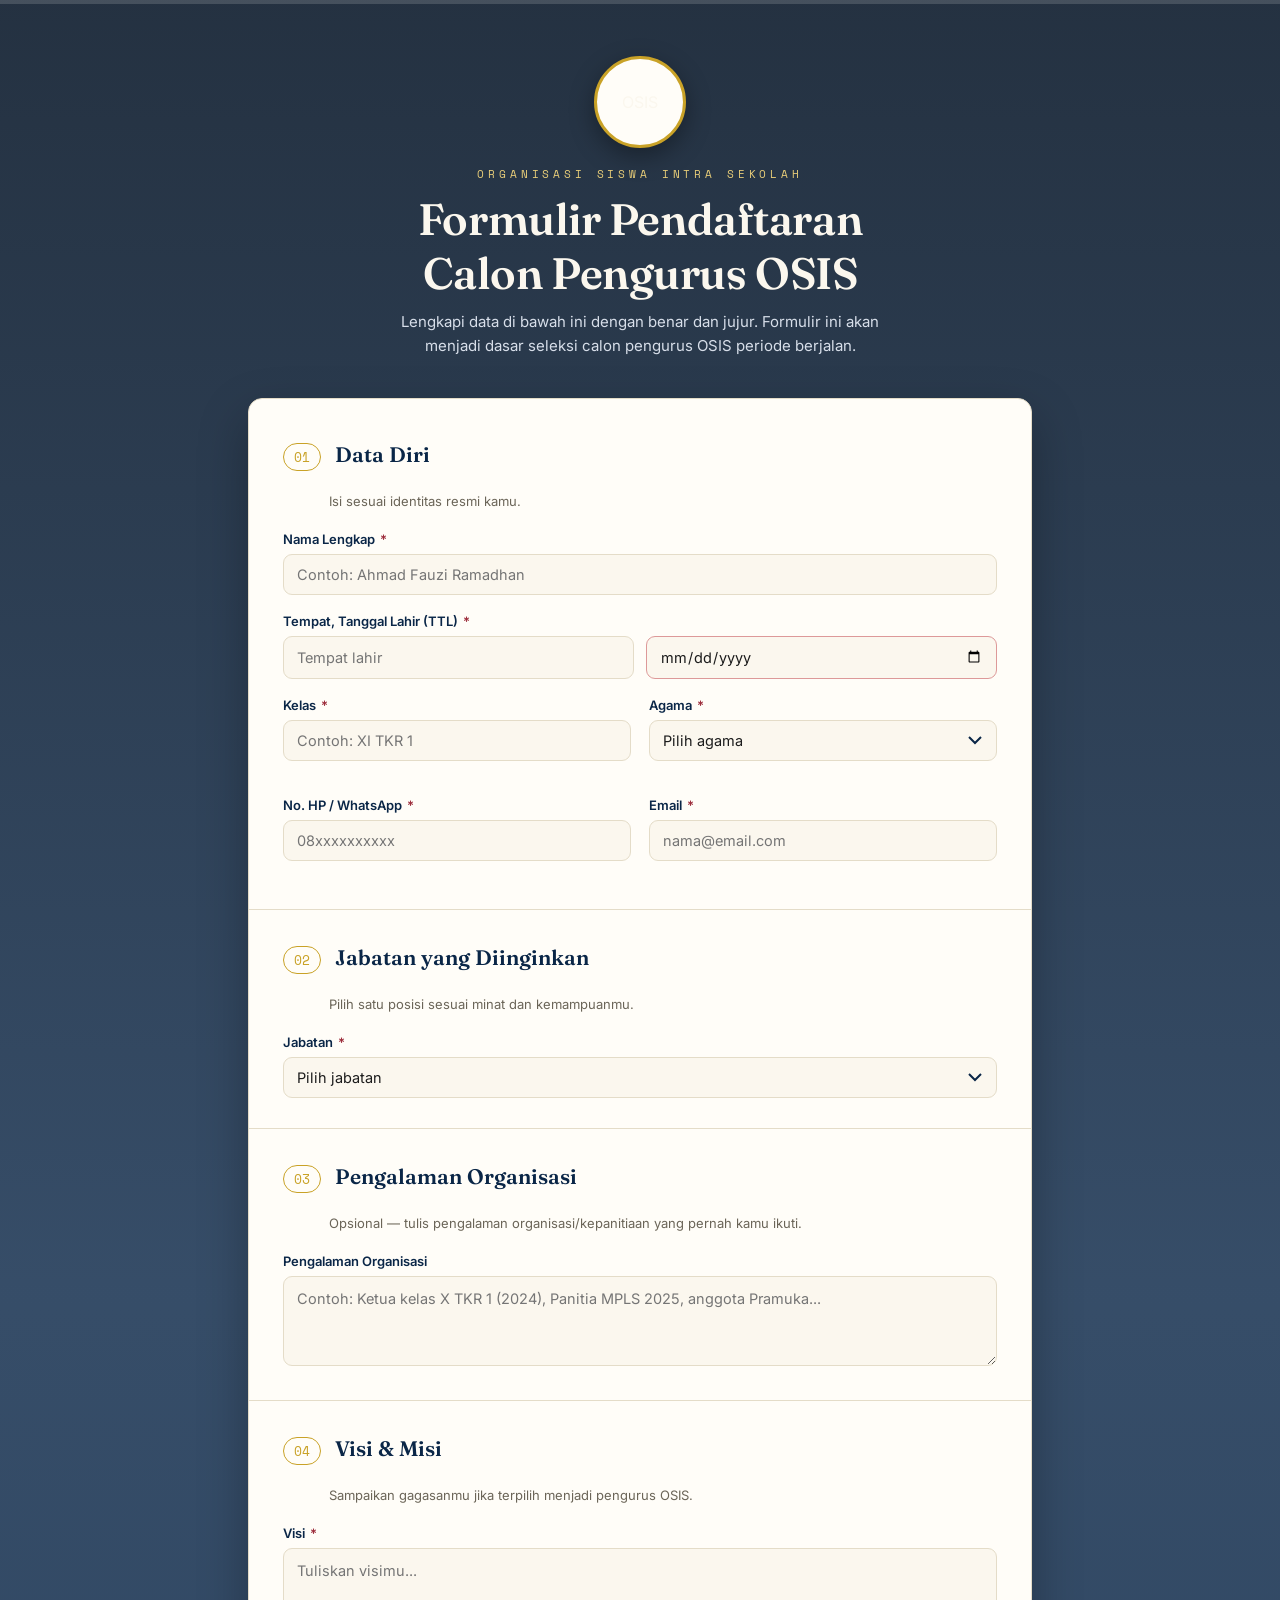
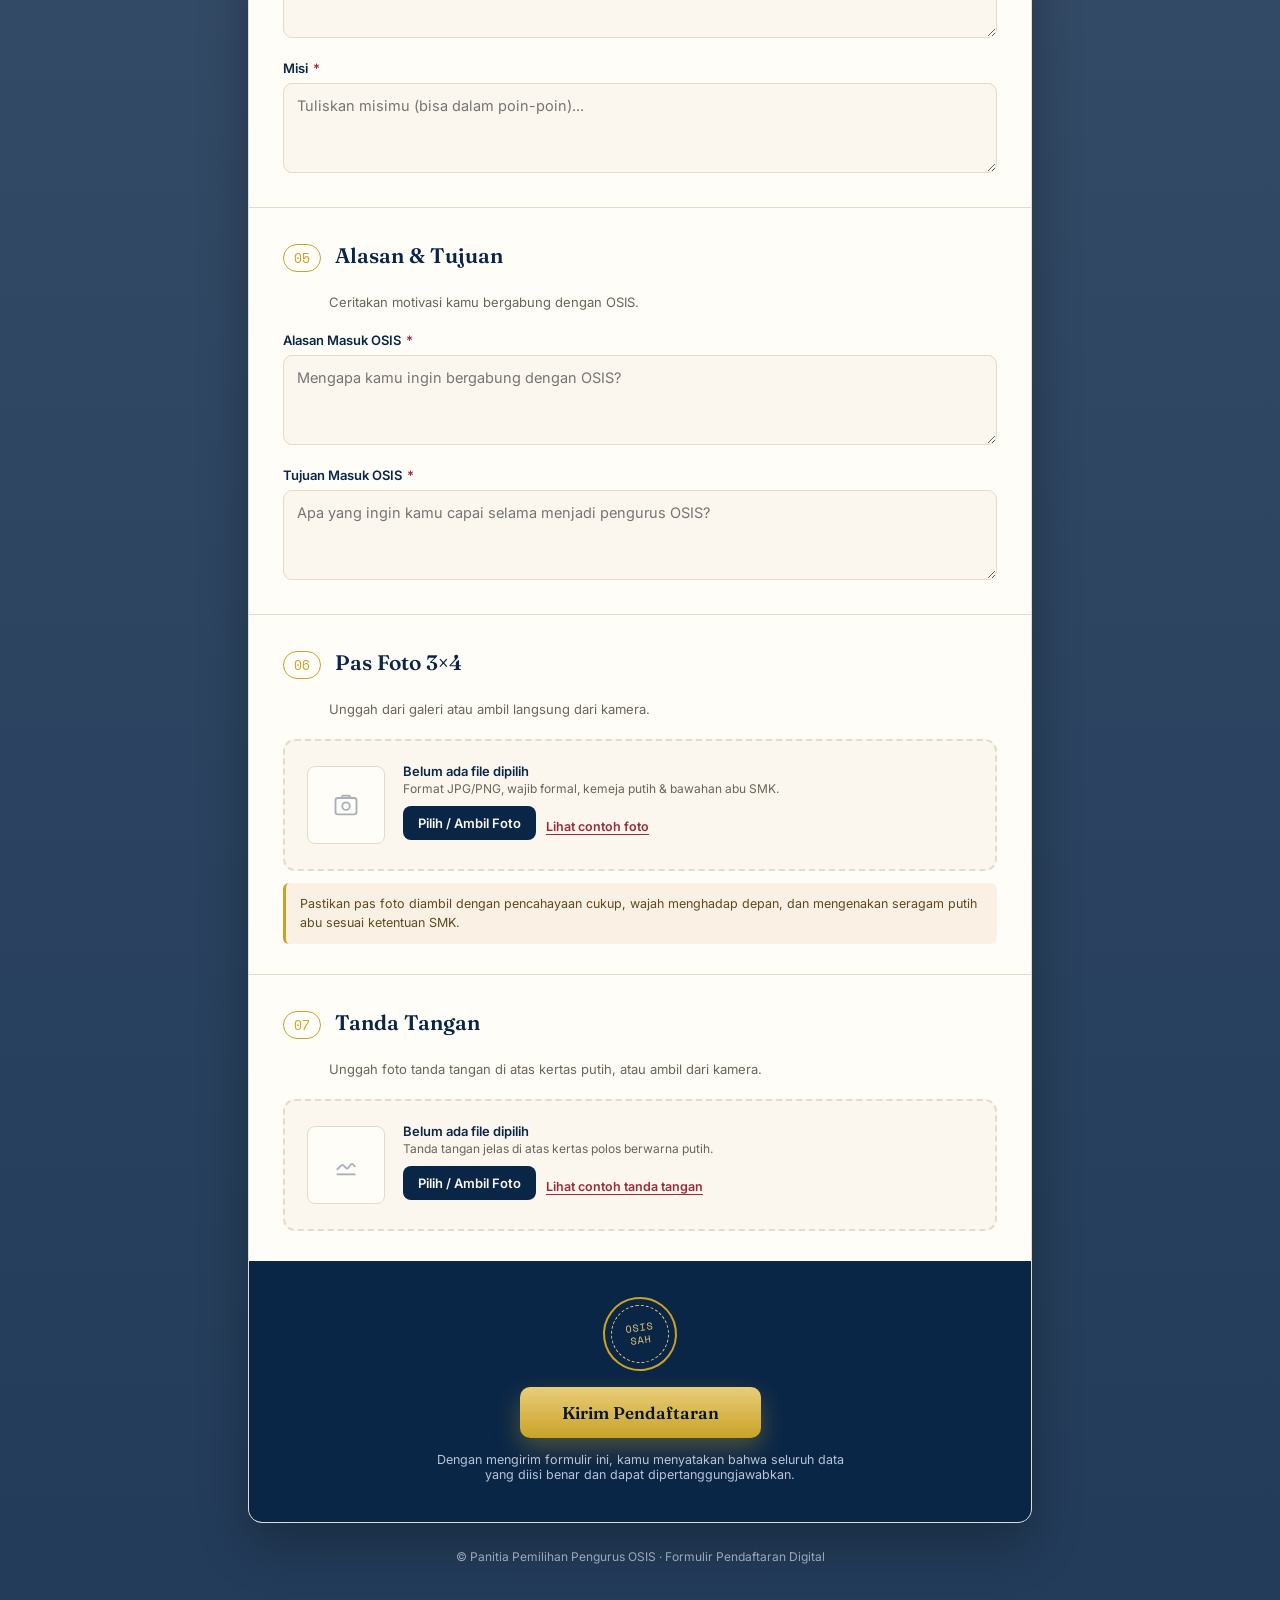
==== daftar/index.html @ 3bc12108 "Add OSIS registration form HTML structure This file contains the HTML structure and styling for the " ====
<!DOCTYPE html>
<html lang="id">
<head>
<meta charset="UTF-8">
<meta name="viewport" content="width=device-width, initial-scale=1.0">
<title>Formulir Pendaftaran Calon Pengurus OSIS</title>
<link rel="preconnect" href="https://fonts.googleapis.com">
<link href="https://fonts.googleapis.com/css2?family=Fraunces:opsz,wght@9..144,500;9..144,600;9..144,700&family=Inter:wght@400;500;600;700&family=Space+Mono:wght@400;700&display=swap" rel="stylesheet">
<style>
  :root{
    --navy: #0A2647;
    --navy-deep: #061527;
    --gold: #C9A227;
    --gold-light: #E9CE79;
    --cream: #FBF7EE;
    --paper: #FFFDF8;
    --ink: #1C1C1C;
    --muted: #6b6558;
    --red: #9C2B3A;
    --line: #E4DCC8;
    --radius: 14px;
  }
  *{box-sizing:border-box;}
  html,body{margin:0;padding:0;}
  body{
    font-family:'Inter',sans-serif;
    color:var(--ink);
    background:
      linear-gradient(180deg, rgba(6,21,39,.88) 0%, rgba(10,38,71,.82) 40%, rgba(10,38,71,.9) 100%),
      url('aset/background.jpg') center/cover fixed no-repeat;
    min-height:100vh;
    padding:0 0 60px;
  }
  a{color:inherit;}

  /* progress bar */
  #progressWrap{
    position:sticky; top:0; z-index:50;
    height:4px; background:rgba(255,255,255,.15);
  }
  #progressBar{
    height:100%; width:0%;
    background:linear-gradient(90deg,var(--gold),var(--gold-light));
    transition:width .35s ease;
  }

  /* header */
  header.hero{
    text-align:center;
    padding:52px 20px 40px;
    color:var(--cream);
  }
  .logo-ring{
    width:92px;height:92px;border-radius:50%;
    margin:0 auto 18px;
    background:var(--paper);
    border:3px solid var(--gold);
    display:flex;align-items:center;justify-content:center;
    box-shadow:0 8px 24px rgba(0,0,0,.35);
    overflow:hidden;
  }
  .logo-ring img{width:100%;height:100%;object-fit:contain;padding:8px;}
  .eyebrow{
    font-family:'Space Mono',monospace;
    letter-spacing:.35em;
    font-size:11px;
    text-transform:uppercase;
    color:var(--gold-light);
    margin-bottom:10px;
  }
  header.hero h1{
    font-family:'Fraunces',serif;
    font-weight:600;
    font-size:clamp(28px,5vw,44px);
    margin:0 0 10px;
    letter-spacing:-.01em;
  }
  header.hero p{
    max-width:520px;margin:0 auto;
    color:#D7DEE9; font-size:15px; line-height:1.6;
  }

  /* container */
  .wrap{max-width:820px;margin:0 auto;padding:0 18px;}

  .card{
    background:var(--paper);
    border-radius:var(--radius);
    border:1px solid var(--line);
    box-shadow:0 20px 50px rgba(0,0,0,.28);
    overflow:hidden;
  }

  form{padding:8px 0 0;}

  section.step{
    padding:34px 34px 30px;
    border-bottom:1px solid var(--line);
  }
  section.step:last-of-type{border-bottom:none;}

  .step-head{
    display:flex; align-items:baseline; gap:14px;
    margin-bottom:22px;
  }
  .step-num{
    font-family:'Space Mono',monospace;
    font-size:13px; color:var(--gold);
    border:1px solid var(--gold);
    border-radius:20px;
    padding:3px 10px;
    flex-shrink:0;
  }
  .step-head h2{
    font-family:'Fraunces',serif;
    font-weight:600;
    font-size:21px;
    margin:0;
    color:var(--navy);
  }
  .step-sub{
    font-size:13px; color:var(--muted); margin:4px 0 22px 46px;
  }

  .grid{display:grid; grid-template-columns:1fr 1fr; gap:18px;}
  .field{margin-bottom:18px;}
  .field.full{grid-column:1/-1;}
  .field:last-child{margin-bottom:0;}

  label{
    display:block;
    font-size:13px; font-weight:600;
    color:var(--navy);
    margin-bottom:7px;
  }
  label .req{color:var(--red); margin-left:2px;}
  label .opt{
    font-weight:400; color:var(--muted); font-size:11px;
    text-transform:uppercase; letter-spacing:.05em;
  }

  input[type="text"], input[type="date"], input[type="tel"],
  input[type="email"], select, textarea{
    width:100%;
    font-family:'Inter',sans-serif;
    font-size:14.5px;
    padding:11px 13px;
    border:1.5px solid var(--line);
    border-radius:9px;
    background:var(--cream);
    color:var(--ink);
    transition:border-color .2s, background .2s;
  }
  input:focus, select:focus, textarea:focus{
    outline:none;
    border-color:var(--gold);
    background:var(--paper);
  }
  input:invalid:not(:placeholder-shown){border-color:#d99;}
  textarea{resize:vertical; min-height:90px; line-height:1.55;}
  select{appearance:none; cursor:pointer;
    background-image:url("data:image/svg+xml,%3Csvg xmlns='http://www.w3.org/2000/svg' width='14' height='9'%3E%3Cpath d='M1 1l6 6 6-6' stroke='%230A2647' stroke-width='2' fill='none'/%3E%3C/svg%3E");
    background-repeat:no-repeat; background-position:right 14px center;
    padding-right:38px;
  }
  optgroup{font-family:'Space Mono',monospace; font-style:normal; font-size:12px; color:var(--navy);}

  .ttl-row{display:grid; grid-template-columns:1fr 1fr; gap:12px;}
  @media(max-width:560px){.ttl-row{grid-template-columns:1fr;} .grid{grid-template-columns:1fr;}}

  /* upload boxes */
  .upload-box{
    border:2px dashed var(--line);
    border-radius:12px;
    background:var(--cream);
    padding:22px;
    display:flex; gap:18px; align-items:center;
    transition:border-color .2s, background .2s;
  }
  .upload-box.has-file{border-color:var(--gold); background:#FBF3DE;}
  .upload-thumb{
    width:78px; height:78px; border-radius:8px;
    background:var(--paper); border:1px solid var(--line);
    display:flex; align-items:center; justify-content:center;
    overflow:hidden; flex-shrink:0;
  }
  .upload-thumb img{width:100%;height:100%;object-fit:cover;}
  .upload-thumb svg{opacity:.35;}
  .upload-info{flex:1; min-width:0;}
  .upload-info .fname{font-size:13px; font-weight:600; color:var(--navy); word-break:break-all;}
  .upload-info .fhint{font-size:12px; color:var(--muted); margin-top:2px;}
  .upload-actions{display:flex; gap:10px; margin-top:10px; flex-wrap:wrap;}
  .btn-file{
    display:inline-flex; align-items:center; gap:7px;
    background:var(--navy); color:var(--cream);
    border:none; border-radius:8px;
    padding:9px 15px; font-size:13px; font-weight:600;
    cursor:pointer; font-family:'Inter',sans-serif;
  }
  .btn-file:hover{background:var(--navy-deep);}
  .link-example{
    font-size:12.5px; color:var(--red); font-weight:600;
    text-decoration:underline; text-underline-offset:3px;
    background:none; border:none; cursor:pointer; padding:0;
    font-family:'Inter',sans-serif;
  }
  .note-box{
    margin-top:12px; padding:11px 14px;
    background:#FBF0E4; border-left:3px solid var(--gold);
    border-radius:6px; font-size:12.5px; color:#5c4b1f; line-height:1.55;
  }

  /* submit */
  .submit-zone{
    padding:36px 34px 40px;
    text-align:center;
    background:var(--navy);
    color:var(--cream);
    position:relative;
    overflow:hidden;
  }
  .seal{
    width:74px;height:74px;margin:0 auto 16px;
    border:2px solid var(--gold);
    border-radius:50%;
    display:flex;align-items:center;justify-content:center;
    transform:rotate(-8deg);
    position:relative;
  }
  .seal::before{
    content:'';position:absolute; inset:6px;
    border:1px dashed var(--gold-light); border-radius:50%;
  }
  .seal span{
    font-family:'Space Mono',monospace; font-size:10px;
    letter-spacing:.1em; color:var(--gold-light); text-align:center;
    line-height:1.3;
  }
  .submit-zone p.small{color:#B9C4D6; font-size:12.5px; max-width:420px; margin:14px auto 0;}
  button[type="submit"]{
    font-family:'Fraunces',serif; font-weight:600; font-size:17px;
    background:linear-gradient(180deg,var(--gold-light),var(--gold));
    color:var(--navy-deep);
    border:none; border-radius:10px;
    padding:15px 42px;
    cursor:pointer;
    box-shadow:0 10px 25px rgba(201,162,39,.35);
    transition:transform .15s ease;
  }
  button[type="submit"]:hover{transform:translateY(-2px);}
  button[type="submit"]:active{transform:translateY(0);}

  /* modal (lightbox for contoh) */
  .modal-overlay{
    position:fixed; inset:0; background:rgba(6,21,39,.82);
    display:none; align-items:center; justify-content:center;
    z-index:200; padding:24px;
  }
  .modal-overlay.open{display:flex;}
  .modal-box{
    background:var(--paper); border-radius:12px; overflow:hidden;
    max-width:380px; width:100%;
  }
  .modal-box img{width:100%; display:block;}
  .modal-box .modal-cap{
    padding:14px 16px; font-size:13px; color:var(--muted);
    display:flex; justify-content:space-between; align-items:center;
  }
  .modal-cap button{
    background:none; border:none; font-size:13px; font-weight:700;
    color:var(--red); cursor:pointer;
  }

  /* success screen */
  #successOverlay{
    position:fixed; inset:0; z-index:300;
    background:linear-gradient(180deg, rgba(6,21,39,.95), rgba(10,38,71,.97));
    display:none; align-items:center; justify-content:center; padding:24px;
  }
  #successOverlay.open{display:flex;}
  .id-card{
    background:var(--paper); border-radius:16px; width:100%; max-width:380px;
    overflow:hidden; box-shadow:0 25px 60px rgba(0,0,0,.5);
    animation:pop .35s ease;
  }
  @keyframes pop{from{transform:scale(.92);opacity:0} to{transform:scale(1);opacity:1}}
  .id-card-top{
    background:var(--navy); color:var(--cream);
    padding:18px 20px; display:flex; align-items:center; gap:10px;
  }
  .id-card-top .eyebrow{margin:0; font-size:10px;}
  .id-card-body{padding:22px 22px 10px; display:flex; gap:16px;}
  .id-photo{
    width:70px; height:92px; border-radius:6px; border:1px solid var(--line);
    background:var(--cream); overflow:hidden; flex-shrink:0;
    display:flex;align-items:center;justify-content:center;
  }
  .id-photo img{width:100%;height:100%;object-fit:cover;}
  .id-name{font-family:'Fraunces',serif; font-weight:600; font-size:18px; color:var(--navy); margin:0 0 4px;}
  .id-role{
    display:inline-block; font-family:'Space Mono',monospace; font-size:10.5px;
    background:var(--gold-light); color:var(--navy-deep); padding:3px 8px; border-radius:20px;
    letter-spacing:.03em; margin-bottom:8px;
  }
  .id-meta{font-size:12px; color:var(--muted); line-height:1.6;}
  .id-card-foot{
    padding:16px 22px 22px; text-align:center;
  }
  .id-card-foot p{font-size:13px; color:var(--muted); line-height:1.6; margin:0 0 16px;}
  .btn-close-success{
    background:var(--navy); color:var(--cream); border:none;
    border-radius:8px; padding:11px 24px; font-weight:600; font-size:13.5px;
    cursor:pointer; font-family:'Inter',sans-serif;
  }

  footer.pagefoot{
    text-align:center; color:#9BA8BC; font-size:12px; padding:26px 20px 0;
  }
</style>
</head>
<body>

<div id="progressWrap"><div id="progressBar"></div></div>

<header class="hero">
  <div class="logo-ring"><img src="aset/logo.png" alt="Logo OSIS" onerror="this.parentElement.innerHTML='OSIS'"></div>
  <div class="eyebrow">Organisasi Siswa Intra Sekolah</div>
  <h1>Formulir Pendaftaran<br>Calon Pengurus OSIS</h1>
  <p>Lengkapi data di bawah ini dengan benar dan jujur. Formulir ini akan menjadi dasar seleksi calon pengurus OSIS periode berjalan.</p>
</header>

<div class="wrap">
<div class="card">
<form id="osisForm" novalidate>

  <section class="step">
    <div class="step-head"><span class="step-num">01</span><h2>Data Diri</h2></div>
    <p class="step-sub">Isi sesuai identitas resmi kamu.</p>

    <div class="field full">
      <label for="nama">Nama Lengkap <span class="req">*</span></label>
      <input type="text" id="nama" name="nama" placeholder="Contoh: Ahmad Fauzi Ramadhan" required>
    </div>

    <div class="field full">
      <label>Tempat, Tanggal Lahir (TTL) <span class="req">*</span></label>
      <div class="ttl-row">
        <input type="text" id="tempatLahir" name="tempatLahir" placeholder="Tempat lahir" required>
        <input type="date" id="tanggalLahir" name="tanggalLahir" required>
      </div>
    </div>

    <div class="grid">
      <div class="field">
        <label for="kelas">Kelas <span class="req">*</span></label>
        <input type="text" id="kelas" name="kelas" placeholder="Contoh: XI TKR 1" required>
      </div>
      <div class="field">
        <label for="agama">Agama <span class="req">*</span></label>
        <select id="agama" name="agama" required>
          <option value="" disabled selected>Pilih agama</option>
          <option>Islam</option>
          <option>Kristen Protestan</option>
          <option>Katolik</option>
          <option>Hindu</option>
          <option>Buddha</option>
          <option>Khonghucu</option>
        </select>
      </div>
      <div class="field">
        <label for="noHp">No. HP / WhatsApp <span class="req">*</span></label>
        <input type="tel" id="noHp" name="noHp" placeholder="08xxxxxxxxxx" pattern="[0-9+ ]{9,15}" required>
      </div>
      <div class="field">
        <label for="email">Email <span class="req">*</span></label>
        <input type="email" id="email" name="email" placeholder="nama@email.com" required>
      </div>
    </div>
  </section>

  <section class="step">
    <div class="step-head"><span class="step-num">02</span><h2>Jabatan yang Diinginkan</h2></div>
    <p class="step-sub">Pilih satu posisi sesuai minat dan kemampuanmu.</p>
    <div class="field full">
      <label for="jabatan">Jabatan <span class="req">*</span></label>
      <select id="jabatan" name="jabatan" required>
        <option value="" disabled selected>Pilih jabatan</option>
        <optgroup label="--- PENGURUS INTI ---">
          <option value="KETUA OSIS">KETUA OSIS</option>
          <option value="WAKIL KETUA OSIS">WAKIL KETUA OSIS</option>
          <option value="SEKRETARIS 1">SEKRETARIS 1</option>
          <option value="SEKRETARIS 2">SEKRETARIS 2</option>
          <option value="BENDAHARA 1">BENDAHARA 1</option>
          <option value="BENDAHARA 2">BENDAHARA 2</option>
        </optgroup>
        <optgroup label="--- SEKSI BIDANG (SEKBID) ---">
          <option value="SEKBID 1: KEROHANIAN & KEDISIPLINAN">SEKBID 1: KEROHANIAN & KEDISIPLINAN</option>
          <option value="SEKBID 2: SENI & KREATIVITAS">SEKBID 2: SENI & KREATIVITAS</option>
          <option value="SEKBID 3: KEAMANAN & KEBERSIHAN">SEKBID 3: KEAMANAN & KEBERSIHAN</option>
          <option value="SEKBID 4: INVENTARIS & PENGELOLAAN">SEKBID 4: INVENTARIS & PENGELOLAAN</option>
          <option value="SEKBID 5: KOMUNIKASI & PUBLIKASI">SEKBID 5: KOMUNIKASI & PUBLIKASI</option>
        </optgroup>
      </select>
    </div>
  </section>

  <section class="step">
    <div class="step-head"><span class="step-num">03</span><h2>Pengalaman Organisasi</h2></div>
    <p class="step-sub"><span class="opt">Opsional</span> — tulis pengalaman organisasi/kepanitiaan yang pernah kamu ikuti.</p>
    <div class="field full">
      <label for="pengalaman">Pengalaman Organisasi</label>
      <textarea id="pengalaman" name="pengalaman" placeholder="Contoh: Ketua kelas X TKR 1 (2024), Panitia MPLS 2025, anggota Pramuka..."></textarea>
    </div>
  </section>

  <section class="step">
    <div class="step-head"><span class="step-num">04</span><h2>Visi &amp; Misi</h2></div>
    <p class="step-sub">Sampaikan gagasanmu jika terpilih menjadi pengurus OSIS.</p>
    <div class="field full">
      <label for="visi">Visi <span class="req">*</span></label>
      <textarea id="visi" name="visi" placeholder="Tuliskan visimu..." required></textarea>
    </div>
    <div class="field full">
      <label for="misi">Misi <span class="req">*</span></label>
      <textarea id="misi" name="misi" placeholder="Tuliskan misimu (bisa dalam poin-poin)..." required></textarea>
    </div>
  </section>

  <section class="step">
    <div class="step-head"><span class="step-num">05</span><h2>Alasan &amp; Tujuan</h2></div>
    <p class="step-sub">Ceritakan motivasi kamu bergabung dengan OSIS.</p>
    <div class="field full">
      <label for="alasan">Alasan Masuk OSIS <span class="req">*</span></label>
      <textarea id="alasan" name="alasan" placeholder="Mengapa kamu ingin bergabung dengan OSIS?" required></textarea>
    </div>
    <div class="field full">
      <label for="tujuan">Tujuan Masuk OSIS <span class="req">*</span></label>
      <textarea id="tujuan" name="tujuan" placeholder="Apa yang ingin kamu capai selama menjadi pengurus OSIS?" required></textarea>
    </div>
  </section>

  <section class="step">
    <div class="step-head"><span class="step-num">06</span><h2>Pas Foto 3×4</h2></div>
    <p class="step-sub">Unggah dari galeri atau ambil langsung dari kamera.</p>
    <div class="field full">
      <div class="upload-box" id="fotoBox">
        <div class="upload-thumb" id="fotoThumb">
          <svg width="28" height="28" viewBox="0 0 24 24" fill="none" stroke="#0A2647" stroke-width="1.6"><rect x="3" y="6" width="18" height="14" rx="2"/><circle cx="12" cy="13" r="3.2"/><path d="M8 6l1.2-2h5.6L16 6"/></svg>
        </div>
        <div class="upload-info">
          <div class="fname" id="fotoName">Belum ada file dipilih</div>
          <div class="fhint">Format JPG/PNG, wajib formal, kemeja putih &amp; bawahan abu SMK.</div>
          <div class="upload-actions">
            <label class="btn-file">
              Pilih / Ambil Foto
              <input type="file" id="fotoInput" name="fotoInput" accept="image/*" style="display:none" required>
            </label>
            <button type="button" class="link-example" data-example="foto">Lihat contoh foto</button>
          </div>
        </div>
      </div>
      <div class="note-box">Pastikan pas foto diambil dengan pencahayaan cukup, wajah menghadap depan, dan mengenakan seragam putih abu sesuai ketentuan SMK.</div>
    </div>
  </section>

  <section class="step">
    <div class="step-head"><span class="step-num">07</span><h2>Tanda Tangan</h2></div>
    <p class="step-sub">Unggah foto tanda tangan di atas kertas putih, atau ambil dari kamera.</p>
    <div class="field full">
      <div class="upload-box" id="ttdBox">
        <div class="upload-thumb" id="ttdThumb">
          <svg width="28" height="28" viewBox="0 0 24 24" fill="none" stroke="#0A2647" stroke-width="1.6"><path d="M4 16c2-1 3-4 5-4s2 3 4 3 2-4 4-4 2 3 3 2"/><path d="M4 20h16"/></svg>
        </div>
        <div class="upload-info">
          <div class="fname" id="ttdName">Belum ada file dipilih</div>
          <div class="fhint">Tanda tangan jelas di atas kertas polos berwarna putih.</div>
          <div class="upload-actions">
            <label class="btn-file">
              Pilih / Ambil Foto
              <input type="file" id="ttdInput" name="ttdInput" accept="image/*" style="display:none" required>
            </label>
            <button type="button" class="link-example" data-example="ttd">Lihat contoh tanda tangan</button>
          </div>
        </div>
      </div>
    </div>
  </section>

  <div class="submit-zone">
    <div class="seal"><span>OSIS<br>SAH</span></div>
    <button type="submit">Kirim Pendaftaran</button>
    <p class="small">Dengan mengirim formulir ini, kamu menyatakan bahwa seluruh data yang diisi benar dan dapat dipertanggungjawabkan.</p>
  </div>

</form>
</div>
</div>

<footer class="pagefoot">© Panitia Pemilihan Pengurus OSIS · Formulir Pendaftaran Digital</footer>

<!-- Modal contoh foto/ttd -->
<div class="modal-overlay" id="exampleModal">
  <div class="modal-box">
    <img id="exampleImg" src="" alt="Contoh">
    <div class="modal-cap">
      <span id="exampleCap">Contoh</span>
      <button type="button" onclick="closeModal()">Tutup ✕</button>
    </div>
  </div>
</div>

<!-- Success -->
<div id="successOverlay">
  <div class="id-card">
    <div class="id-card-top">
      <div class="eyebrow">✓ Pendaftaran Terkirim</div>
    </div>
    <div class="id-card-body">
      <div class="id-photo" id="successPhoto">
        <svg width="24" height="24" viewBox="0 0 24 24" fill="none" stroke="#0A2647" stroke-width="1.6"><rect x="3" y="6" width="18" height="14" rx="2"/><circle cx="12" cy="13" r="3.2"/></svg>
      </div>
      <div>
        <p class="id-name" id="successName">Nama Pendaftar</p>
        <span class="id-role" id="successRole">JABATAN</span>
        <div class="id-meta" id="successMeta"></div>
      </div>
    </div>
    <div class="id-card-foot">
      <p>Terima kasih telah mendaftar. Panitia akan menghubungi kamu melalui nomor HP/email yang telah kamu daftarkan untuk tahap seleksi berikutnya.</p>
      <button class="btn-close-success" onclick="closeSuccess()">Tutup</button>
    </div>
  </div>
</div>

<script>
  const examples = {
    foto: {src:'aset/contohfoto.jpg', cap:'Contoh Pas Foto 3×4'},
    ttd: {src:'aset/contohttd.jpg', cap:'Contoh Tanda Tangan'}
  };
  const modal = document.getElementById('exampleModal');
  document.querySelectorAll('[data-example]').forEach(btn=>{
    btn.addEventListener('click', ()=>{
      const ex = examples[btn.dataset.example];
      document.getElementById('exampleImg').src = ex.src;
      document.getElementById('exampleCap').textContent = ex.cap;
      modal.classList.add('open');
    });
  });
  modal.addEventListener('click', e=>{ if(e.target===modal) closeModal(); });
  function closeModal(){ modal.classList.remove('open'); }

  function wireUpload(inputId, boxId, thumbId, nameId){
    const input = document.getElementById(inputId);
    const box = document.getElementById(boxId);
    const thumb = document.getElementById(thumbId);
    const nameEl = document.getElementById(nameId);
    input.addEventListener('change', ()=>{
      const file = input.files[0];
      if(!file) return;
      nameEl.textContent = file.name;
      box.classList.add('has-file');
      const reader = new FileReader();
      reader.onload = e=>{ thumb.innerHTML = `<img src="${e.target.result}" alt="preview">`; };
      reader.readAsDataURL(file);
      updateProgress();
    });
  }
  wireUpload('fotoInput','fotoBox','fotoThumb','fotoName');
  wireUpload('ttdInput','ttdBox','ttdThumb','ttdName');

  const form = document.getElementById('osisForm');
  const requiredEls = () => Array.from(form.querySelectorAll('[required]'));
  function updateProgress(){
    const els = requiredEls();
    let filled = 0;
    els.forEach(el=>{
      if(el.type === 'file'){ if(el.files.length) filled++; }
      else if(el.value && el.value.trim() !== '') filled++;
    });
    const pct = Math.round((filled/els.length)*100);
    document.getElementById('progressBar').style.width = pct + '%';
  }
  form.addEventListener('input', updateProgress);
  form.addEventListener('change', updateProgress);
  updateProgress();

  form.addEventListener('submit', function(e){
    e.preventDefault();
    if(!form.checkValidity()){
      form.reportValidity();
      return;
    }
    const nama = document.getElementById('nama').value;
    const jabatan = document.getElementById('jabatan').value;
    const kelas = document.getElementById('kelas').value;
    document.getElementById('successName').textContent = nama;
    document.getElementById('successRole').textContent = jabatan;
    document.getElementById('successMeta').textContent = 'Kelas ' + kelas;
    const fotoFile = document.getElementById('fotoInput').files[0];
    if(fotoFile){
      const reader = new FileReader();
      reader.onload = ev=>{
        document.getElementById('successPhoto').innerHTML = `<img src="${ev.target.result}" alt="foto">`;
      };
      reader.readAsDataURL(fotoFile);
    }
    document.getElementById('successOverlay').classList.add('open');
    // NOTE: form ini belum terhubung ke server/database.
    // Tambahkan logika fetch()/AJAX di sini untuk mengirim `new FormData(form)`
    // ke backend/Google Apps Script/API sesuai kebutuhan.
  });
  function closeSuccess(){
    document.getElementById('successOverlay').classList.remove('open');
  }
</script>
</body>
</html>
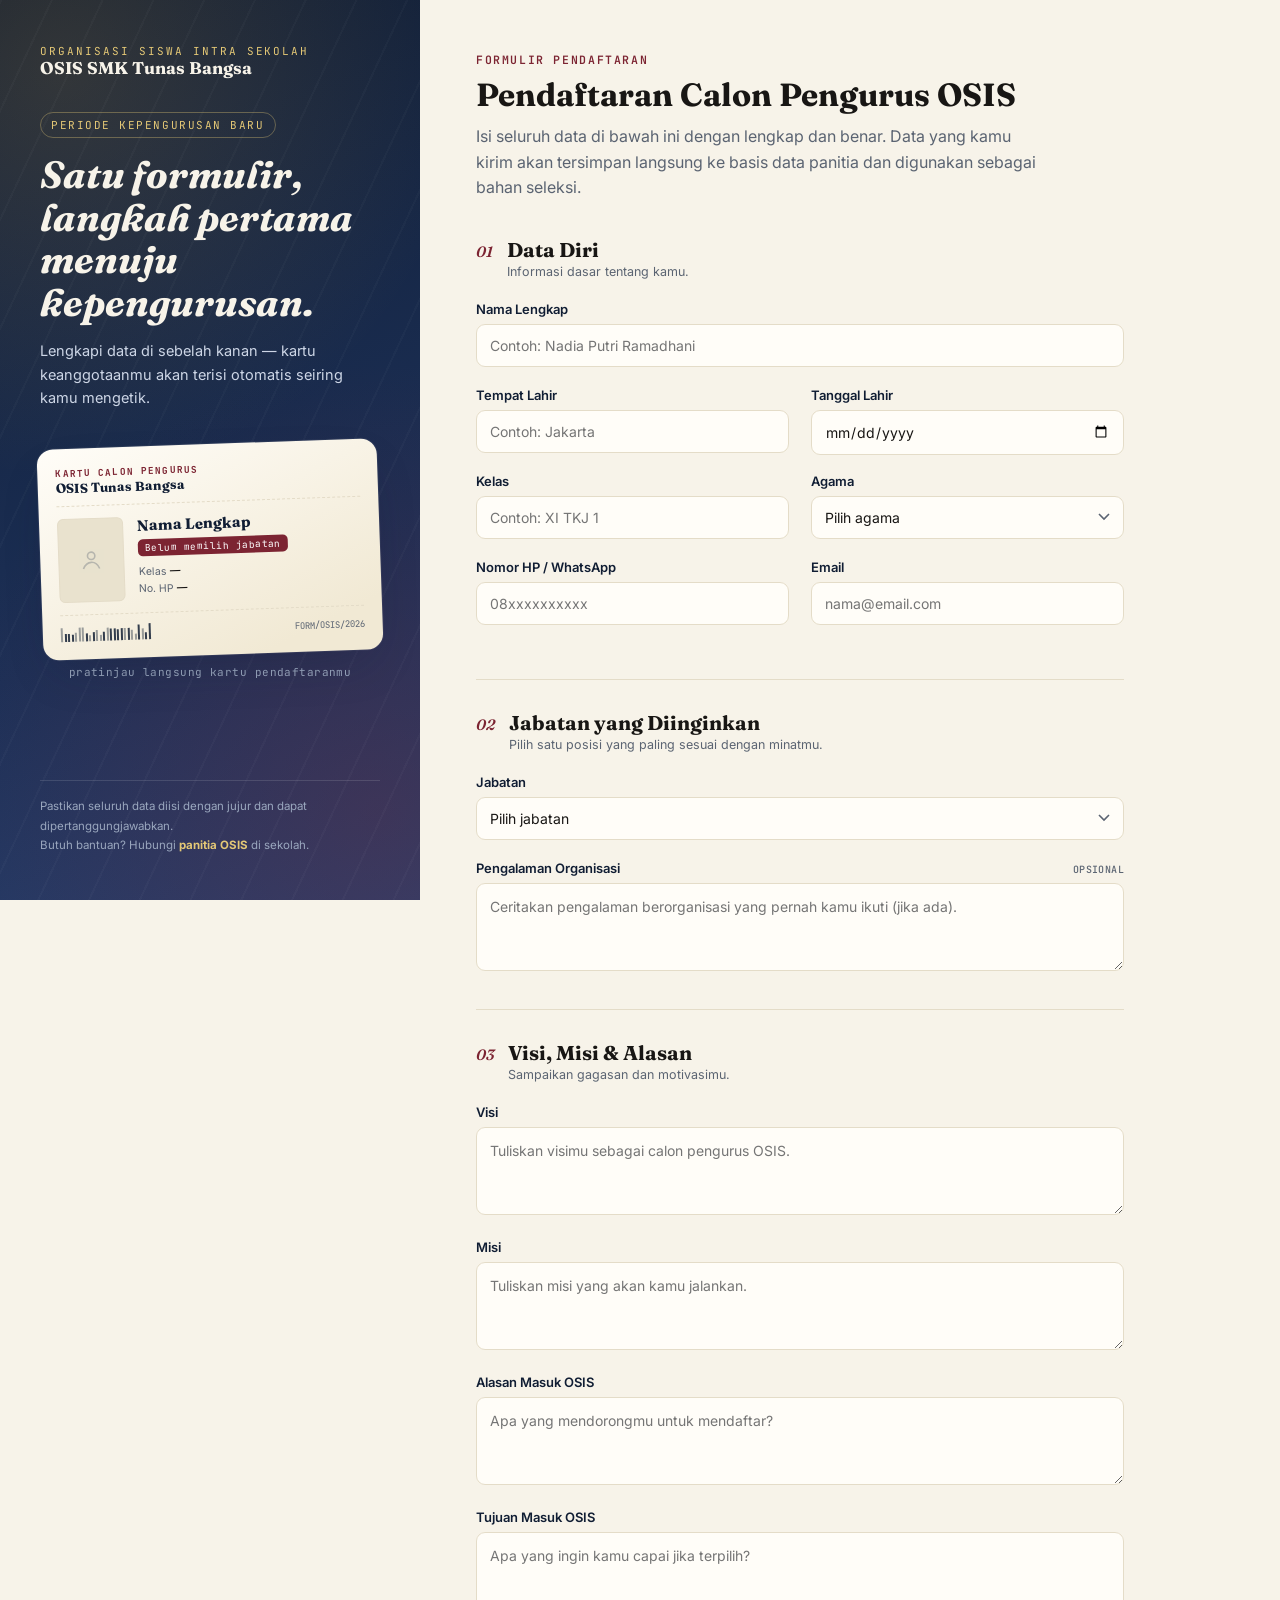
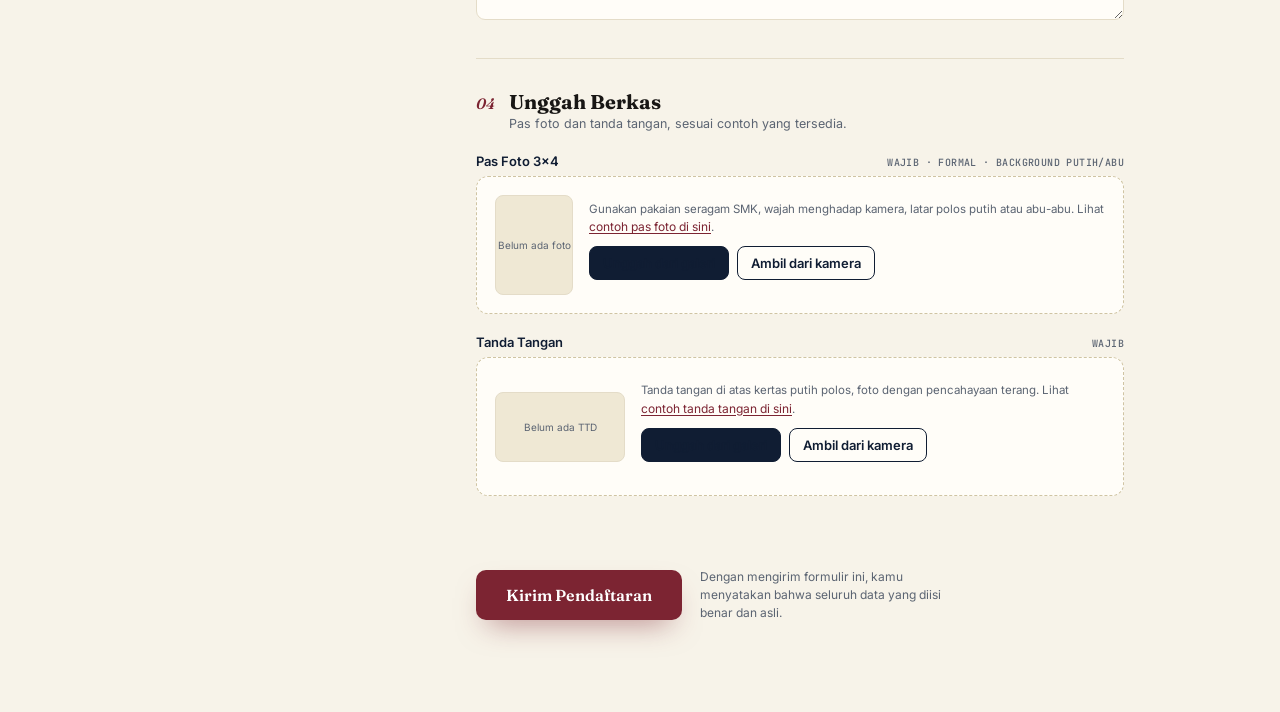
==== commit 86cf91de: "Update index.html" ====
--- a/daftar/index.html
+++ b/daftar/index.html
@@ -3,615 +3,857 @@
 <head>
 <meta charset="UTF-8">
 <meta name="viewport" content="width=device-width, initial-scale=1.0">
-<title>Formulir Pendaftaran Calon Pengurus OSIS</title>
+<title>Pendaftaran Calon Pengurus OSIS</title>
+<meta name="description" content="Formulir pendaftaran calon pengurus OSIS. Isi data diri, pilih jabatan, sampaikan visi & misi, dan unggah berkas untuk mendaftar sebagai calon pengurus.">
+<link rel="icon" href="../aset/logo.png">
 <link rel="preconnect" href="https://fonts.googleapis.com">
-<link href="https://fonts.googleapis.com/css2?family=Fraunces:opsz,wght@9..144,500;9..144,600;9..144,700&family=Inter:wght@400;500;600;700&family=Space+Mono:wght@400;700&display=swap" rel="stylesheet">
+<link rel="preconnect" href="https://fonts.gstatic.com" crossorigin>
+<link href="https://fonts.googleapis.com/css2?family=Fraunces:ital,opsz,wght@0,9..144,400;0,9..144,600;0,9..144,700;0,9..144,900;1,9..144,500&family=Inter:wght@400;500;600;700;800&family=JetBrains+Mono:wght@500&display=swap" rel="stylesheet">
 <style>
   :root{
-    --navy: #0A2647;
-    --navy-deep: #061527;
-    --gold: #C9A227;
-    --gold-light: #E9CE79;
-    --cream: #FBF7EE;
-    --paper: #FFFDF8;
-    --ink: #1C1C1C;
-    --muted: #6b6558;
-    --red: #9C2B3A;
-    --line: #E4DCC8;
-    --radius: 14px;
+    --navy:#101d33;
+    --navy-2:#1c3057;
+    --navy-3:#28406e;
+    --gold:#c89b3c;
+    --gold-light:#e4c876;
+    --cream:#f7f3e9;
+    --paper:#fffdf8;
+    --maroon:#7c2432;
+    --ink:#181614;
+    --slate:#5b6472;
+    --line:#e4dcc8;
+    --ok:#2f6b4f;
+    --err:#a3323d;
+    --radius:14px;
+    --shadow: 0 20px 50px -20px rgba(16,29,51,0.35);
   }
   *{box-sizing:border-box;}
-  html,body{margin:0;padding:0;}
+  html{scroll-behavior:smooth;}
   body{
+    margin:0;
     font-family:'Inter',sans-serif;
+    background:var(--cream);
     color:var(--ink);
+    -webkit-font-smoothing:antialiased;
+  }
+  ::selection{background:var(--gold-light); color:var(--navy);}
+
+  a{color:inherit;}
+
+  /* ===== Layout shell ===== */
+  .shell{
+    display:grid;
+    grid-template-columns:min(420px, 38vw) 1fr;
+    min-height:100vh;
+  }
+  @media (max-width:940px){
+    .shell{grid-template-columns:1fr;}
+  }
+
+  /* ===== LEFT — identity / id-card panel ===== */
+  .panel{
+    position:sticky;
+    top:0;
+    height:100vh;
     background:
-      linear-gradient(180deg, rgba(6,21,39,.88) 0%, rgba(10,38,71,.82) 40%, rgba(10,38,71,.9) 100%),
-      url('aset/background.jpg') center/cover fixed no-repeat;
-    min-height:100vh;
-    padding:0 0 60px;
-  }
-  a{color:inherit;}
-
-  /* progress bar */
-  #progressWrap{
-    position:sticky; top:0; z-index:50;
-    height:4px; background:rgba(255,255,255,.15);
-  }
-  #progressBar{
-    height:100%; width:0%;
-    background:linear-gradient(90deg,var(--gold),var(--gold-light));
-    transition:width .35s ease;
-  }
-
-  /* header */
-  header.hero{
-    text-align:center;
-    padding:52px 20px 40px;
+      radial-gradient(circle at 15% 8%, rgba(200,155,60,0.18), transparent 45%),
+      radial-gradient(circle at 90% 90%, rgba(124,36,50,0.28), transparent 50%),
+      linear-gradient(160deg, var(--navy) 0%, var(--navy-2) 65%, var(--navy-3) 100%);
     color:var(--cream);
-  }
-  .logo-ring{
-    width:92px;height:92px;border-radius:50%;
-    margin:0 auto 18px;
-    background:var(--paper);
-    border:3px solid var(--gold);
-    display:flex;align-items:center;justify-content:center;
-    box-shadow:0 8px 24px rgba(0,0,0,.35);
-    overflow:hidden;
-  }
-  .logo-ring img{width:100%;height:100%;object-fit:contain;padding:8px;}
-  .eyebrow{
-    font-family:'Space Mono',monospace;
-    letter-spacing:.35em;
+    padding:44px 40px;
+    display:flex;
+    flex-direction:column;
+    justify-content:space-between;
+    overflow-y:auto;
+  }
+  @media (max-width:940px){
+    .panel{position:relative; height:auto; padding:32px 24px 40px;}
+  }
+  .panel::before{
+    content:"";
+    position:absolute; inset:0;
+    background-image:
+      repeating-linear-gradient(115deg, rgba(255,255,255,0.025) 0 2px, transparent 2px 46px);
+    pointer-events:none;
+  }
+
+  .brand{
+    display:flex;
+    align-items:center;
+    gap:14px;
+    position:relative;
+    z-index:1;
+  }
+  .brand img{
+    width:52px; height:52px; object-fit:contain;
+    filter:drop-shadow(0 4px 10px rgba(0,0,0,0.35));
+  }
+  .brand-text .eyebrow{
+    font-family:'JetBrains Mono', monospace;
     font-size:11px;
+    letter-spacing:.18em;
+    color:var(--gold-light);
+    text-transform:uppercase;
+  }
+  .brand-text .name{
+    font-family:'Fraunces', serif;
+    font-weight:700;
+    font-size:17px;
+    line-height:1.2;
+  }
+
+  .hero-copy{
+    margin-top:34px;
+    position:relative; z-index:1;
+  }
+  .hero-copy .tag{
+    display:inline-block;
+    font-family:'JetBrains Mono', monospace;
+    font-size:11px;
+    letter-spacing:.14em;
     text-transform:uppercase;
     color:var(--gold-light);
-    margin-bottom:10px;
-  }
-  header.hero h1{
-    font-family:'Fraunces',serif;
+    border:1px solid rgba(228,200,118,0.35);
+    padding:5px 10px;
+    border-radius:999px;
+    margin-bottom:16px;
+  }
+  .hero-copy h1{
+    font-family:'Fraunces', serif;
+    font-weight:700;
+    font-style:italic;
+    font-size:clamp(28px, 3.6vw, 38px);
+    line-height:1.12;
+    margin:0 0 14px;
+  }
+  .hero-copy p{
+    font-size:14.5px;
+    line-height:1.65;
+    color:#cdd6e6;
+    margin:0;
+    max-width:38ch;
+  }
+
+  /* live ID card */
+  .idcard-wrap{
+    margin-top:34px;
+    position:relative;
+    z-index:1;
+  }
+  .idcard{
+    background:linear-gradient(155deg, #fffdf8, #f1e9d4 85%);
+    color:var(--ink);
+    border-radius:16px;
+    padding:18px;
+    box-shadow:var(--shadow), 0 0 0 1px rgba(255,255,255,0.06);
+    transform:rotate(-2deg);
+    transition:transform .4s ease;
+  }
+  .idcard-wrap:hover .idcard{transform:rotate(0deg) translateY(-4px);}
+  .idcard-top{
+    display:flex; justify-content:space-between; align-items:flex-start;
+    border-bottom:1.5px dashed var(--line);
+    padding-bottom:10px; margin-bottom:12px;
+  }
+  .idcard-top .k-label{
+    font-family:'JetBrains Mono', monospace;
+    font-size:9.5px;
+    letter-spacing:.12em;
+    text-transform:uppercase;
+    color:var(--maroon);
+    font-weight:700;
+  }
+  .idcard-top .k-org{
+    font-family:'Fraunces', serif;
+    font-weight:700;
+    font-size:13px;
+    color:var(--navy);
+  }
+  .idcard-body{display:flex; gap:14px;}
+  .idcard-photo{
+    width:66px; height:84px;
+    border-radius:6px;
+    background:#e9e2ce;
+    border:1px solid var(--line);
+    overflow:hidden;
+    flex-shrink:0;
+    display:flex; align-items:center; justify-content:center;
+  }
+  .idcard-photo img{width:100%; height:100%; object-fit:cover;}
+  .idcard-photo svg{width:26px; height:26px; opacity:.35;}
+  .idcard-info{min-width:0;}
+  .idcard-info .id-name{
+    font-family:'Fraunces', serif;
+    font-weight:700;
+    font-size:15px;
+    line-height:1.2;
+    color:var(--navy);
+    overflow-wrap:anywhere;
+  }
+  .idcard-info .id-role{
+    display:inline-block;
+    margin-top:5px;
+    font-family:'JetBrains Mono', monospace;
+    font-size:9.5px;
+    letter-spacing:.05em;
+    background:var(--maroon);
+    color:#fff;
+    padding:2px 7px;
+    border-radius:5px;
+  }
+  .idcard-info .id-meta{
+    margin-top:8px;
+    font-size:10.5px;
+    color:var(--slate);
+    line-height:1.6;
+  }
+  .idcard-info .id-meta span{color:var(--ink); font-weight:600;}
+  .idcard-foot{
+    margin-top:12px; padding-top:10px;
+    border-top:1.5px dashed var(--line);
+    display:flex; justify-content:space-between; align-items:center;
+  }
+  .idcard-foot .barcode{
+    display:flex; gap:1.5px; align-items:flex-end; height:16px;
+  }
+  .idcard-foot .barcode i{
+    display:block; width:2px; background:var(--navy); opacity:.55;
+  }
+  .idcard-foot .no{
+    font-family:'JetBrains Mono', monospace;
+    font-size:9px; color:var(--slate);
+  }
+  .idcard-caption{
+    text-align:center;
+    margin-top:10px;
+    font-size:11px;
+    color:#9aa7be;
+    font-family:'JetBrains Mono', monospace;
+    letter-spacing:.04em;
+  }
+
+  .panel-foot{
+    position:relative; z-index:1;
+    margin-top:32px;
+    font-size:11.5px;
+    color:#9aa7be;
+    line-height:1.7;
+    border-top:1px solid rgba(255,255,255,0.12);
+    padding-top:16px;
+  }
+  .panel-foot b{color:var(--gold-light);}
+
+  /* ===== RIGHT — form ===== */
+  .content{
+    padding:52px 56px 90px;
+    max-width:760px;
+  }
+  @media (max-width:940px){ .content{padding:40px 22px 70px;} }
+
+  .content-head .step-eyebrow{
+    font-family:'JetBrains Mono', monospace;
+    font-size:11.5px;
+    letter-spacing:.14em;
+    text-transform:uppercase;
+    color:var(--maroon);
     font-weight:600;
-    font-size:clamp(28px,5vw,44px);
-    margin:0 0 10px;
-    letter-spacing:-.01em;
-  }
-  header.hero p{
-    max-width:520px;margin:0 auto;
-    color:#D7DEE9; font-size:15px; line-height:1.6;
-  }
-
-  /* container */
-  .wrap{max-width:820px;margin:0 auto;padding:0 18px;}
-
-  .card{
+  }
+  .content-head h2{
+    font-family:'Fraunces', serif;
+    font-size:clamp(26px,3vw,32px);
+    margin:8px 0 10px;
+  }
+  .content-head p{
+    color:var(--slate);
+    line-height:1.6;
+    margin:0 0 8px;
+    max-width:56ch;
+  }
+
+  form{margin-top:36px;}
+
+  .section{
+    position:relative;
+    padding:30px 0 34px;
+    border-top:1px solid var(--line);
+  }
+  .section:first-child{border-top:none; padding-top:0;}
+  .section-head{
+    display:flex;
+    align-items:baseline;
+    gap:14px;
+    margin-bottom:22px;
+  }
+  .section-num{
+    font-family:'Fraunces', serif;
+    font-style:italic;
+    font-weight:600;
+    font-size:15px;
+    color:var(--maroon);
+    flex-shrink:0;
+  }
+  .section-head h3{
+    font-family:'Fraunces', serif;
+    font-size:20px;
+    margin:0;
+  }
+  .section-sub{
+    font-size:12.5px;
+    color:var(--slate);
+    margin:2px 0 0 0;
+  }
+
+  .grid2{
+    display:grid;
+    grid-template-columns:1fr 1fr;
+    gap:20px 22px;
+  }
+  @media (max-width:600px){ .grid2{grid-template-columns:1fr;} }
+
+  .field{margin-bottom:20px;}
+  .field:last-child{margin-bottom:0;}
+  .field label{
+    display:flex;
+    justify-content:space-between;
+    align-items:baseline;
+    font-size:13px;
+    font-weight:600;
+    margin-bottom:7px;
+    color:var(--navy);
+  }
+  .field label .opt{
+    font-family:'JetBrains Mono', monospace;
+    font-size:10px;
+    font-weight:500;
+    color:var(--slate);
+    text-transform:uppercase;
+    letter-spacing:.04em;
+  }
+  input[type=text], input[type=tel], input[type=email], input[type=date], select, textarea{
+    width:100%;
+    border:1.5px solid var(--line);
     background:var(--paper);
-    border-radius:var(--radius);
-    border:1px solid var(--line);
-    box-shadow:0 20px 50px rgba(0,0,0,.28);
-    overflow:hidden;
-  }
-
-  form{padding:8px 0 0;}
-
-  section.step{
-    padding:34px 34px 30px;
-    border-bottom:1px solid var(--line);
-  }
-  section.step:last-of-type{border-bottom:none;}
-
-  .step-head{
-    display:flex; align-items:baseline; gap:14px;
-    margin-bottom:22px;
-  }
-  .step-num{
-    font-family:'Space Mono',monospace;
-    font-size:13px; color:var(--gold);
-    border:1px solid var(--gold);
-    border-radius:20px;
-    padding:3px 10px;
-    flex-shrink:0;
-  }
-  .step-head h2{
-    font-family:'Fraunces',serif;
-    font-weight:600;
-    font-size:21px;
-    margin:0;
-    color:var(--navy);
-  }
-  .step-sub{
-    font-size:13px; color:var(--muted); margin:4px 0 22px 46px;
-  }
-
-  .grid{display:grid; grid-template-columns:1fr 1fr; gap:18px;}
-  .field{margin-bottom:18px;}
-  .field.full{grid-column:1/-1;}
-  .field:last-child{margin-bottom:0;}
-
-  label{
-    display:block;
-    font-size:13px; font-weight:600;
-    color:var(--navy);
-    margin-bottom:7px;
-  }
-  label .req{color:var(--red); margin-left:2px;}
-  label .opt{
-    font-weight:400; color:var(--muted); font-size:11px;
-    text-transform:uppercase; letter-spacing:.05em;
-  }
-
-  input[type="text"], input[type="date"], input[type="tel"],
-  input[type="email"], select, textarea{
-    width:100%;
+    border-radius:9px;
+    padding:12px 13px;
     font-family:'Inter',sans-serif;
-    font-size:14.5px;
-    padding:11px 13px;
-    border:1.5px solid var(--line);
-    border-radius:9px;
-    background:var(--cream);
+    font-size:14px;
     color:var(--ink);
-    transition:border-color .2s, background .2s;
-  }
+    transition:border-color .2s, box-shadow .2s;
+  }
+  textarea{resize:vertical; min-height:88px; line-height:1.55;}
   input:focus, select:focus, textarea:focus{
     outline:none;
-    border-color:var(--gold);
+    border-color:var(--maroon);
+    box-shadow:0 0 0 3.5px rgba(124,36,50,0.12);
+  }
+  input:invalid:not(:placeholder-shown){ }
+  select{appearance:none; -webkit-appearance:none; background-repeat:no-repeat; background-position:right 13px center;
+    background-image:url("data:image/svg+xml,%3Csvg xmlns='http://www.w3.org/2000/svg' width='12' height='8'%3E%3Cpath d='M1 1l5 5 5-5' stroke='%235b6472' stroke-width='1.6' fill='none' fill-rule='evenodd'/%3E%3C/svg%3E");
+    padding-right:34px;
+  }
+
+  .helper{font-size:11.5px; color:var(--slate); margin-top:6px; line-height:1.5;}
+
+  /* upload blocks */
+  .upload-box{
+    border:1.5px dashed #cfc4a3;
+    border-radius:12px;
     background:var(--paper);
-  }
-  input:invalid:not(:placeholder-shown){border-color:#d99;}
-  textarea{resize:vertical; min-height:90px; line-height:1.55;}
-  select{appearance:none; cursor:pointer;
-    background-image:url("data:image/svg+xml,%3Csvg xmlns='http://www.w3.org/2000/svg' width='14' height='9'%3E%3Cpath d='M1 1l6 6 6-6' stroke='%230A2647' stroke-width='2' fill='none'/%3E%3C/svg%3E");
-    background-repeat:no-repeat; background-position:right 14px center;
-    padding-right:38px;
-  }
-  optgroup{font-family:'Space Mono',monospace; font-style:normal; font-size:12px; color:var(--navy);}
-
-  .ttl-row{display:grid; grid-template-columns:1fr 1fr; gap:12px;}
-  @media(max-width:560px){.ttl-row{grid-template-columns:1fr;} .grid{grid-template-columns:1fr;}}
-
-  /* upload boxes */
-  .upload-box{
-    border:2px dashed var(--line);
-    border-radius:12px;
-    background:var(--cream);
-    padding:22px;
-    display:flex; gap:18px; align-items:center;
-    transition:border-color .2s, background .2s;
-  }
-  .upload-box.has-file{border-color:var(--gold); background:#FBF3DE;}
-  .upload-thumb{
-    width:78px; height:78px; border-radius:8px;
-    background:var(--paper); border:1px solid var(--line);
+    padding:18px;
+    display:flex;
+    gap:16px;
+    align-items:center;
+  }
+  @media (max-width:560px){ .upload-box{flex-direction:column; align-items:stretch;} }
+  .upload-preview{
+    width:78px; height:100px;
+    border-radius:8px;
+    background:#efe8d4;
+    border:1px solid var(--line);
+    flex-shrink:0;
+    overflow:hidden;
     display:flex; align-items:center; justify-content:center;
-    overflow:hidden; flex-shrink:0;
-  }
-  .upload-thumb img{width:100%;height:100%;object-fit:cover;}
-  .upload-thumb svg{opacity:.35;}
-  .upload-info{flex:1; min-width:0;}
-  .upload-info .fname{font-size:13px; font-weight:600; color:var(--navy); word-break:break-all;}
-  .upload-info .fhint{font-size:12px; color:var(--muted); margin-top:2px;}
-  .upload-actions{display:flex; gap:10px; margin-top:10px; flex-wrap:wrap;}
-  .btn-file{
-    display:inline-flex; align-items:center; gap:7px;
-    background:var(--navy); color:var(--cream);
-    border:none; border-radius:8px;
-    padding:9px 15px; font-size:13px; font-weight:600;
-    cursor:pointer; font-family:'Inter',sans-serif;
-  }
-  .btn-file:hover{background:var(--navy-deep);}
-  .link-example{
-    font-size:12.5px; color:var(--red); font-weight:600;
-    text-decoration:underline; text-underline-offset:3px;
-    background:none; border:none; cursor:pointer; padding:0;
+    font-size:10px; color:var(--slate); text-align:center;
+  }
+  .upload-preview.ttd{width:130px; height:70px;}
+  .upload-preview img{width:100%; height:100%; object-fit:cover;}
+  .upload-actions{flex:1; min-width:0;}
+  .upload-actions .row-btns{display:flex; gap:8px; flex-wrap:wrap; margin-top:10px;}
+  .btn-mini{
+    display:inline-flex; align-items:center; gap:6px;
     font-family:'Inter',sans-serif;
-  }
-  .note-box{
-    margin-top:12px; padding:11px 14px;
-    background:#FBF0E4; border-left:3px solid var(--gold);
-    border-radius:6px; font-size:12.5px; color:#5c4b1f; line-height:1.55;
-  }
+    font-size:12.5px; font-weight:600;
+    padding:8px 13px;
+    border-radius:8px;
+    border:1.5px solid var(--navy);
+    background:var(--navy);
+    color:#fff;
+    cursor:pointer;
+    transition:transform .15s, opacity .15s;
+  }
+  .btn-mini.ghost{background:transparent; color:var(--navy);}
+  .btn-mini:hover{transform:translateY(-1px);}
+  .btn-mini:active{transform:translateY(0);}
+  .example-link{
+    font-size:12px;
+    color:var(--maroon);
+    text-decoration:underline;
+    text-underline-offset:2px;
+  }
+  .filename{
+    display:block;
+    margin-top:8px;
+    font-family:'JetBrains Mono', monospace;
+    font-size:11px;
+    color:var(--slate);
+    word-break:break-all;
+  }
+
+  fieldset{border:none; padding:0; margin:0;}
 
   /* submit */
-  .submit-zone{
-    padding:36px 34px 40px;
-    text-align:center;
-    background:var(--navy);
-    color:var(--cream);
-    position:relative;
-    overflow:hidden;
-  }
-  .seal{
-    width:74px;height:74px;margin:0 auto 16px;
-    border:2px solid var(--gold);
-    border-radius:50%;
-    display:flex;align-items:center;justify-content:center;
-    transform:rotate(-8deg);
-    position:relative;
-  }
-  .seal::before{
-    content:'';position:absolute; inset:6px;
-    border:1px dashed var(--gold-light); border-radius:50%;
-  }
-  .seal span{
-    font-family:'Space Mono',monospace; font-size:10px;
-    letter-spacing:.1em; color:var(--gold-light); text-align:center;
-    line-height:1.3;
-  }
-  .submit-zone p.small{color:#B9C4D6; font-size:12.5px; max-width:420px; margin:14px auto 0;}
-  button[type="submit"]{
-    font-family:'Fraunces',serif; font-weight:600; font-size:17px;
-    background:linear-gradient(180deg,var(--gold-light),var(--gold));
-    color:var(--navy-deep);
-    border:none; border-radius:10px;
-    padding:15px 42px;
+  .submit-row{
+    margin-top:38px;
+    display:flex;
+    align-items:center;
+    gap:18px;
+    flex-wrap:wrap;
+  }
+  .btn-submit{
+    font-family:'Fraunces', serif;
+    font-weight:600;
+    font-size:16px;
+    padding:15px 30px;
+    background:var(--maroon);
+    color:#fff;
+    border:none;
+    border-radius:10px;
     cursor:pointer;
-    box-shadow:0 10px 25px rgba(201,162,39,.35);
-    transition:transform .15s ease;
-  }
-  button[type="submit"]:hover{transform:translateY(-2px);}
-  button[type="submit"]:active{transform:translateY(0);}
-
-  /* modal (lightbox for contoh) */
-  .modal-overlay{
-    position:fixed; inset:0; background:rgba(6,21,39,.82);
-    display:none; align-items:center; justify-content:center;
-    z-index:200; padding:24px;
-  }
-  .modal-overlay.open{display:flex;}
-  .modal-box{
-    background:var(--paper); border-radius:12px; overflow:hidden;
-    max-width:380px; width:100%;
-  }
-  .modal-box img{width:100%; display:block;}
-  .modal-box .modal-cap{
-    padding:14px 16px; font-size:13px; color:var(--muted);
-    display:flex; justify-content:space-between; align-items:center;
-  }
-  .modal-cap button{
-    background:none; border:none; font-size:13px; font-weight:700;
-    color:var(--red); cursor:pointer;
-  }
-
-  /* success screen */
-  #successOverlay{
-    position:fixed; inset:0; z-index:300;
-    background:linear-gradient(180deg, rgba(6,21,39,.95), rgba(10,38,71,.97));
-    display:none; align-items:center; justify-content:center; padding:24px;
-  }
-  #successOverlay.open{display:flex;}
-  .id-card{
-    background:var(--paper); border-radius:16px; width:100%; max-width:380px;
-    overflow:hidden; box-shadow:0 25px 60px rgba(0,0,0,.5);
-    animation:pop .35s ease;
-  }
-  @keyframes pop{from{transform:scale(.92);opacity:0} to{transform:scale(1);opacity:1}}
-  .id-card-top{
-    background:var(--navy); color:var(--cream);
-    padding:18px 20px; display:flex; align-items:center; gap:10px;
-  }
-  .id-card-top .eyebrow{margin:0; font-size:10px;}
-  .id-card-body{padding:22px 22px 10px; display:flex; gap:16px;}
-  .id-photo{
-    width:70px; height:92px; border-radius:6px; border:1px solid var(--line);
-    background:var(--cream); overflow:hidden; flex-shrink:0;
-    display:flex;align-items:center;justify-content:center;
-  }
-  .id-photo img{width:100%;height:100%;object-fit:cover;}
-  .id-name{font-family:'Fraunces',serif; font-weight:600; font-size:18px; color:var(--navy); margin:0 0 4px;}
-  .id-role{
-    display:inline-block; font-family:'Space Mono',monospace; font-size:10.5px;
-    background:var(--gold-light); color:var(--navy-deep); padding:3px 8px; border-radius:20px;
-    letter-spacing:.03em; margin-bottom:8px;
-  }
-  .id-meta{font-size:12px; color:var(--muted); line-height:1.6;}
-  .id-card-foot{
-    padding:16px 22px 22px; text-align:center;
-  }
-  .id-card-foot p{font-size:13px; color:var(--muted); line-height:1.6; margin:0 0 16px;}
-  .btn-close-success{
-    background:var(--navy); color:var(--cream); border:none;
-    border-radius:8px; padding:11px 24px; font-weight:600; font-size:13.5px;
-    cursor:pointer; font-family:'Inter',sans-serif;
-  }
-
-  footer.pagefoot{
-    text-align:center; color:#9BA8BC; font-size:12px; padding:26px 20px 0;
+    box-shadow:0 14px 30px -12px rgba(124,36,50,0.55);
+    transition:transform .18s ease, box-shadow .18s ease;
+    display:inline-flex; align-items:center; gap:10px;
+  }
+  .btn-submit:hover{transform:translateY(-2px); box-shadow:0 18px 34px -12px rgba(124,36,50,0.6);}
+  .btn-submit:disabled{opacity:.6; cursor:progress; transform:none;}
+  .submit-note{font-size:12px; color:var(--slate); line-height:1.5; max-width:32ch;}
+
+  .status-box{
+    margin-top:22px;
+    padding:14px 16px;
+    border-radius:10px;
+    font-size:13.5px;
+    display:none;
+    line-height:1.5;
+  }
+  .status-box.show{display:block;}
+  .status-box.ok{background:#e9f3ee; color:var(--ok); border:1px solid #bfe0cf;}
+  .status-box.err{background:#fbeaec; color:var(--err); border:1px solid #f2c3c9;}
+  .status-box.load{background:#eef1f6; color:var(--navy); border:1px solid #d7dee8;}
+
+  @media (prefers-reduced-motion: reduce){
+    *{transition:none !important; animation:none !important;}
   }
 </style>
 </head>
 <body>
 
-<div id="progressWrap"><div id="progressBar"></div></div>
-
-<header class="hero">
-  <div class="logo-ring"><img src="aset/logo.png" alt="Logo OSIS" onerror="this.parentElement.innerHTML='OSIS'"></div>
-  <div class="eyebrow">Organisasi Siswa Intra Sekolah</div>
-  <h1>Formulir Pendaftaran<br>Calon Pengurus OSIS</h1>
-  <p>Lengkapi data di bawah ini dengan benar dan jujur. Formulir ini akan menjadi dasar seleksi calon pengurus OSIS periode berjalan.</p>
-</header>
-
-<div class="wrap">
-<div class="card">
-<form id="osisForm" novalidate>
-
-  <section class="step">
-    <div class="step-head"><span class="step-num">01</span><h2>Data Diri</h2></div>
-    <p class="step-sub">Isi sesuai identitas resmi kamu.</p>
-
-    <div class="field full">
-      <label for="nama">Nama Lengkap <span class="req">*</span></label>
-      <input type="text" id="nama" name="nama" placeholder="Contoh: Ahmad Fauzi Ramadhan" required>
-    </div>
-
-    <div class="field full">
-      <label>Tempat, Tanggal Lahir (TTL) <span class="req">*</span></label>
-      <div class="ttl-row">
-        <input type="text" id="tempatLahir" name="tempatLahir" placeholder="Tempat lahir" required>
-        <input type="date" id="tanggalLahir" name="tanggalLahir" required>
+<div class="shell">
+
+  <!-- ===== LEFT PANEL ===== -->
+  <aside class="panel">
+    <div>
+      <div class="brand">
+        <img src="../aset/logo.png" alt="Logo OSIS" onerror="this.style.display='none'">
+        <div class="brand-text">
+          <div class="eyebrow">Organisasi Siswa Intra Sekolah</div>
+          <div class="name">OSIS SMK Tunas Bangsa</div>
+        </div>
+      </div>
+
+      <div class="hero-copy">
+        <span class="tag">Periode Kepengurusan Baru</span>
+        <h1>Satu formulir, langkah pertama menuju kepengurusan.</h1>
+        <p>Lengkapi data di sebelah kanan — kartu keanggotaanmu akan terisi otomatis seiring kamu mengetik.</p>
+      </div>
+
+      <div class="idcard-wrap">
+        <div class="idcard">
+          <div class="idcard-top">
+            <div>
+              <div class="k-label">Kartu Calon Pengurus</div>
+              <div class="k-org">OSIS Tunas Bangsa</div>
+            </div>
+          </div>
+          <div class="idcard-body">
+            <div class="idcard-photo" id="cardPhotoBox">
+              <svg viewBox="0 0 24 24" fill="none" stroke="#5b6472" stroke-width="1.5"><circle cx="12" cy="8" r="3.4"/><path d="M4.5 20c1.6-4 4.4-6 7.5-6s5.9 2 7.5 6"/></svg>
+            </div>
+            <div class="idcard-info">
+              <div class="id-name" id="cardName">Nama Lengkap</div>
+              <span class="id-role" id="cardRole">Belum memilih jabatan</span>
+              <div class="id-meta">
+                Kelas <span id="cardKelas">—</span><br>
+                No. HP <span id="cardHp">—</span>
+              </div>
+            </div>
+          </div>
+          <div class="idcard-foot">
+            <div class="barcode" id="barcode"></div>
+            <div class="no">FORM/OSIS/2026</div>
+          </div>
+        </div>
+        <div class="idcard-caption">pratinjau langsung kartu pendaftaranmu</div>
       </div>
     </div>
 
-    <div class="grid">
-      <div class="field">
-        <label for="kelas">Kelas <span class="req">*</span></label>
-        <input type="text" id="kelas" name="kelas" placeholder="Contoh: XI TKR 1" required>
+    <div class="panel-foot">
+      Pastikan seluruh data diisi dengan jujur dan dapat dipertanggungjawabkan.<br>
+      Butuh bantuan? Hubungi <b>panitia OSIS</b> di sekolah.
+    </div>
+  </aside>
+
+  <!-- ===== RIGHT CONTENT / FORM ===== -->
+  <main class="content">
+    <div class="content-head">
+      <div class="step-eyebrow">Formulir Pendaftaran</div>
+      <h2>Pendaftaran Calon Pengurus OSIS</h2>
+      <p>Isi seluruh data di bawah ini dengan lengkap dan benar. Data yang kamu kirim akan tersimpan langsung ke basis data panitia dan digunakan sebagai bahan seleksi.</p>
+    </div>
+
+    <form id="formOsis" novalidate>
+
+      <!-- SECTION 1 — DATA DIRI -->
+      <div class="section">
+        <div class="section-head">
+          <span class="section-num">01</span>
+          <div>
+            <h3>Data Diri</h3>
+            <p class="section-sub">Informasi dasar tentang kamu.</p>
+          </div>
+        </div>
+
+        <div class="field">
+          <label for="nama">Nama Lengkap</label>
+          <input type="text" id="nama" name="nama" placeholder="Contoh: Nadia Putri Ramadhani" required>
+        </div>
+
+        <div class="grid2">
+          <div class="field">
+            <label for="tempatLahir">Tempat Lahir</label>
+            <input type="text" id="tempatLahir" name="tempatLahir" placeholder="Contoh: Jakarta" required>
+          </div>
+          <div class="field">
+            <label for="tanggalLahir">Tanggal Lahir</label>
+            <input type="date" id="tanggalLahir" name="tanggalLahir" required>
+          </div>
+        </div>
+
+        <div class="grid2">
+          <div class="field">
+            <label for="kelas">Kelas</label>
+            <input type="text" id="kelas" name="kelas" placeholder="Contoh: XI TKJ 1" required>
+          </div>
+          <div class="field">
+            <label for="agama">Agama</label>
+            <select id="agama" name="agama" required>
+              <option value="" disabled selected>Pilih agama</option>
+              <option value="Islam">Islam</option>
+              <option value="Kristen Protestan">Kristen Protestan</option>
+              <option value="Katolik">Katolik</option>
+              <option value="Hindu">Hindu</option>
+              <option value="Buddha">Buddha</option>
+              <option value="Konghucu">Konghucu</option>
+              <option value="Lainnya">Lainnya</option>
+            </select>
+          </div>
+        </div>
+
+        <div class="grid2">
+          <div class="field">
+            <label for="noHp">Nomor HP / WhatsApp</label>
+            <input type="tel" id="noHp" name="noHp" placeholder="08xxxxxxxxxx" pattern="[0-9+ ]{9,15}" required>
+          </div>
+          <div class="field">
+            <label for="email">Email</label>
+            <input type="email" id="email" name="email" placeholder="nama@email.com" required>
+          </div>
+        </div>
       </div>
-      <div class="field">
-        <label for="agama">Agama <span class="req">*</span></label>
-        <select id="agama" name="agama" required>
-          <option value="" disabled selected>Pilih agama</option>
-          <option>Islam</option>
-          <option>Kristen Protestan</option>
-          <option>Katolik</option>
-          <option>Hindu</option>
-          <option>Buddha</option>
-          <option>Khonghucu</option>
-        </select>
+
+      <!-- SECTION 2 — JABATAN -->
+      <div class="section">
+        <div class="section-head">
+          <span class="section-num">02</span>
+          <div>
+            <h3>Jabatan yang Diinginkan</h3>
+            <p class="section-sub">Pilih satu posisi yang paling sesuai dengan minatmu.</p>
+          </div>
+        </div>
+
+        <div class="field">
+          <label for="jabatan">Jabatan</label>
+          <select id="jabatan" name="jabatan" required>
+            <option value="" disabled selected>Pilih jabatan</option>
+            <optgroup label="--- PENGURUS INTI ---">
+              <option value="KETUA OSIS">KETUA OSIS</option>
+              <option value="WAKIL KETUA OSIS">WAKIL KETUA OSIS</option>
+              <option value="SEKRETARIS 1">SEKRETARIS 1</option>
+              <option value="SEKRETARIS 2">SEKRETARIS 2</option>
+              <option value="BENDAHARA 1">BENDAHARA 1</option>
+              <option value="BENDAHARA 2">BENDAHARA 2</option>
+            </optgroup>
+            <optgroup label="--- SEKSI BIDANG (SEKBID) ---">
+              <option value="SEKBID 1: KEROHANIAN & KEDISIPLINAN">SEKBID 1: KEROHANIAN & KEDISIPLINAN</option>
+              <option value="SEKBID 2: SENI & KREATIVITAS">SEKBID 2: SENI & KREATIVITAS</option>
+              <option value="SEKBID 3: KEAMANAN & KEBERSIHAN">SEKBID 3: KEAMANAN & KEBERSIHAN</option>
+              <option value="SEKBID 4: INVENTARIS & PENGELOLAAN">SEKBID 4: INVENTARIS & PENGELOLAAN</option>
+              <option value="SEKBID 5: KOMUNIKASI & PUBLIKASI">SEKBID 5: KOMUNIKASI & PUBLIKASI</option>
+            </optgroup>
+          </select>
+        </div>
+
+        <div class="field">
+          <label for="pengalaman">Pengalaman Organisasi <span class="opt">opsional</span></label>
+          <textarea id="pengalaman" name="pengalaman" placeholder="Ceritakan pengalaman berorganisasi yang pernah kamu ikuti (jika ada)."></textarea>
+        </div>
       </div>
-      <div class="field">
-        <label for="noHp">No. HP / WhatsApp <span class="req">*</span></label>
-        <input type="tel" id="noHp" name="noHp" placeholder="08xxxxxxxxxx" pattern="[0-9+ ]{9,15}" required>
+
+      <!-- SECTION 3 — VISI MISI -->
+      <div class="section">
+        <div class="section-head">
+          <span class="section-num">03</span>
+          <div>
+            <h3>Visi, Misi & Alasan</h3>
+            <p class="section-sub">Sampaikan gagasan dan motivasimu.</p>
+          </div>
+        </div>
+
+        <div class="field">
+          <label for="visi">Visi</label>
+          <textarea id="visi" name="visi" placeholder="Tuliskan visimu sebagai calon pengurus OSIS." required></textarea>
+        </div>
+
+        <div class="field">
+          <label for="misi">Misi</label>
+          <textarea id="misi" name="misi" placeholder="Tuliskan misi yang akan kamu jalankan." required></textarea>
+        </div>
+
+        <div class="field">
+          <label for="alasan">Alasan Masuk OSIS</label>
+          <textarea id="alasan" name="alasan" placeholder="Apa yang mendorongmu untuk mendaftar?" required></textarea>
+        </div>
+
+        <div class="field">
+          <label for="tujuan">Tujuan Masuk OSIS</label>
+          <textarea id="tujuan" name="tujuan" placeholder="Apa yang ingin kamu capai jika terpilih?" required></textarea>
+        </div>
       </div>
-      <div class="field">
-        <label for="email">Email <span class="req">*</span></label>
-        <input type="email" id="email" name="email" placeholder="nama@email.com" required>
+
+      <!-- SECTION 4 — BERKAS -->
+      <div class="section">
+        <div class="section-head">
+          <span class="section-num">04</span>
+          <div>
+            <h3>Unggah Berkas</h3>
+            <p class="section-sub">Pas foto dan tanda tangan, sesuai contoh yang tersedia.</p>
+          </div>
+        </div>
+
+        <div class="field">
+          <label>Pas Foto 3x4 <span class="opt">wajib · formal · background putih/abu</span></label>
+          <div class="upload-box">
+            <div class="upload-preview" id="fotoPreviewBox">Belum ada foto</div>
+            <div class="upload-actions">
+              <div class="helper">Gunakan pakaian seragam SMK, wajah menghadap kamera, latar polos putih atau abu-abu. Lihat <a class="example-link" href="../aset/contohfoto.jpg" target="_blank" rel="noopener">contoh pas foto di sini</a>.</div>
+              <div class="row-btns">
+                <label class="btn-mini" for="fotoFile">Unggah dari galeri</label>
+                <label class="btn-mini ghost" for="fotoCamera">Ambil dari kamera</label>
+              </div>
+              <input type="file" id="fotoFile" accept="image/*" style="display:none" required>
+              <input type="file" id="fotoCamera" accept="image/*" capture="environment" style="display:none">
+              <span class="filename" id="fotoFileName"></span>
+            </div>
+          </div>
+        </div>
+
+        <div class="field">
+          <label>Tanda Tangan <span class="opt">wajib</span></label>
+          <div class="upload-box">
+            <div class="upload-preview ttd" id="ttdPreviewBox">Belum ada TTD</div>
+            <div class="upload-actions">
+              <div class="helper">Tanda tangan di atas kertas putih polos, foto dengan pencahayaan terang. Lihat <a class="example-link" href="../aset/contohttd.jpg" target="_blank" rel="noopener">contoh tanda tangan di sini</a>.</div>
+              <div class="row-btns">
+                <label class="btn-mini" for="ttdFile">Unggah dari galeri</label>
+                <label class="btn-mini ghost" for="ttdCamera">Ambil dari kamera</label>
+              </div>
+              <input type="file" id="ttdFile" accept="image/*" style="display:none" required>
+              <input type="file" id="ttdCamera" accept="image/*" capture="environment" style="display:none">
+              <span class="filename" id="ttdFileName"></span>
+            </div>
+          </div>
+        </div>
       </div>
-    </div>
-  </section>
-
-  <section class="step">
-    <div class="step-head"><span class="step-num">02</span><h2>Jabatan yang Diinginkan</h2></div>
-    <p class="step-sub">Pilih satu posisi sesuai minat dan kemampuanmu.</p>
-    <div class="field full">
-      <label for="jabatan">Jabatan <span class="req">*</span></label>
-      <select id="jabatan" name="jabatan" required>
-        <option value="" disabled selected>Pilih jabatan</option>
-        <optgroup label="--- PENGURUS INTI ---">
-          <option value="KETUA OSIS">KETUA OSIS</option>
-          <option value="WAKIL KETUA OSIS">WAKIL KETUA OSIS</option>
-          <option value="SEKRETARIS 1">SEKRETARIS 1</option>
-          <option value="SEKRETARIS 2">SEKRETARIS 2</option>
-          <option value="BENDAHARA 1">BENDAHARA 1</option>
-          <option value="BENDAHARA 2">BENDAHARA 2</option>
-        </optgroup>
-        <optgroup label="--- SEKSI BIDANG (SEKBID) ---">
-          <option value="SEKBID 1: KEROHANIAN & KEDISIPLINAN">SEKBID 1: KEROHANIAN & KEDISIPLINAN</option>
-          <option value="SEKBID 2: SENI & KREATIVITAS">SEKBID 2: SENI & KREATIVITAS</option>
-          <option value="SEKBID 3: KEAMANAN & KEBERSIHAN">SEKBID 3: KEAMANAN & KEBERSIHAN</option>
-          <option value="SEKBID 4: INVENTARIS & PENGELOLAAN">SEKBID 4: INVENTARIS & PENGELOLAAN</option>
-          <option value="SEKBID 5: KOMUNIKASI & PUBLIKASI">SEKBID 5: KOMUNIKASI & PUBLIKASI</option>
-        </optgroup>
-      </select>
-    </div>
-  </section>
-
-  <section class="step">
-    <div class="step-head"><span class="step-num">03</span><h2>Pengalaman Organisasi</h2></div>
-    <p class="step-sub"><span class="opt">Opsional</span> — tulis pengalaman organisasi/kepanitiaan yang pernah kamu ikuti.</p>
-    <div class="field full">
-      <label for="pengalaman">Pengalaman Organisasi</label>
-      <textarea id="pengalaman" name="pengalaman" placeholder="Contoh: Ketua kelas X TKR 1 (2024), Panitia MPLS 2025, anggota Pramuka..."></textarea>
-    </div>
-  </section>
-
-  <section class="step">
-    <div class="step-head"><span class="step-num">04</span><h2>Visi &amp; Misi</h2></div>
-    <p class="step-sub">Sampaikan gagasanmu jika terpilih menjadi pengurus OSIS.</p>
-    <div class="field full">
-      <label for="visi">Visi <span class="req">*</span></label>
-      <textarea id="visi" name="visi" placeholder="Tuliskan visimu..." required></textarea>
-    </div>
-    <div class="field full">
-      <label for="misi">Misi <span class="req">*</span></label>
-      <textarea id="misi" name="misi" placeholder="Tuliskan misimu (bisa dalam poin-poin)..." required></textarea>
-    </div>
-  </section>
-
-  <section class="step">
-    <div class="step-head"><span class="step-num">05</span><h2>Alasan &amp; Tujuan</h2></div>
-    <p class="step-sub">Ceritakan motivasi kamu bergabung dengan OSIS.</p>
-    <div class="field full">
-      <label for="alasan">Alasan Masuk OSIS <span class="req">*</span></label>
-      <textarea id="alasan" name="alasan" placeholder="Mengapa kamu ingin bergabung dengan OSIS?" required></textarea>
-    </div>
-    <div class="field full">
-      <label for="tujuan">Tujuan Masuk OSIS <span class="req">*</span></label>
-      <textarea id="tujuan" name="tujuan" placeholder="Apa yang ingin kamu capai selama menjadi pengurus OSIS?" required></textarea>
-    </div>
-  </section>
-
-  <section class="step">
-    <div class="step-head"><span class="step-num">06</span><h2>Pas Foto 3×4</h2></div>
-    <p class="step-sub">Unggah dari galeri atau ambil langsung dari kamera.</p>
-    <div class="field full">
-      <div class="upload-box" id="fotoBox">
-        <div class="upload-thumb" id="fotoThumb">
-          <svg width="28" height="28" viewBox="0 0 24 24" fill="none" stroke="#0A2647" stroke-width="1.6"><rect x="3" y="6" width="18" height="14" rx="2"/><circle cx="12" cy="13" r="3.2"/><path d="M8 6l1.2-2h5.6L16 6"/></svg>
-        </div>
-        <div class="upload-info">
-          <div class="fname" id="fotoName">Belum ada file dipilih</div>
-          <div class="fhint">Format JPG/PNG, wajib formal, kemeja putih &amp; bawahan abu SMK.</div>
-          <div class="upload-actions">
-            <label class="btn-file">
-              Pilih / Ambil Foto
-              <input type="file" id="fotoInput" name="fotoInput" accept="image/*" style="display:none" required>
-            </label>
-            <button type="button" class="link-example" data-example="foto">Lihat contoh foto</button>
-          </div>
-        </div>
+
+      <div class="submit-row">
+        <button type="submit" class="btn-submit" id="btnSubmit">
+          Kirim Pendaftaran
+        </button>
+        <div class="submit-note">Dengan mengirim formulir ini, kamu menyatakan bahwa seluruh data yang diisi benar dan asli.</div>
       </div>
-      <div class="note-box">Pastikan pas foto diambil dengan pencahayaan cukup, wajah menghadap depan, dan mengenakan seragam putih abu sesuai ketentuan SMK.</div>
-    </div>
-  </section>
-
-  <section class="step">
-    <div class="step-head"><span class="step-num">07</span><h2>Tanda Tangan</h2></div>
-    <p class="step-sub">Unggah foto tanda tangan di atas kertas putih, atau ambil dari kamera.</p>
-    <div class="field full">
-      <div class="upload-box" id="ttdBox">
-        <div class="upload-thumb" id="ttdThumb">
-          <svg width="28" height="28" viewBox="0 0 24 24" fill="none" stroke="#0A2647" stroke-width="1.6"><path d="M4 16c2-1 3-4 5-4s2 3 4 3 2-4 4-4 2 3 3 2"/><path d="M4 20h16"/></svg>
-        </div>
-        <div class="upload-info">
-          <div class="fname" id="ttdName">Belum ada file dipilih</div>
-          <div class="fhint">Tanda tangan jelas di atas kertas polos berwarna putih.</div>
-          <div class="upload-actions">
-            <label class="btn-file">
-              Pilih / Ambil Foto
-              <input type="file" id="ttdInput" name="ttdInput" accept="image/*" style="display:none" required>
-            </label>
-            <button type="button" class="link-example" data-example="ttd">Lihat contoh tanda tangan</button>
-          </div>
-        </div>
-      </div>
-    </div>
-  </section>
-
-  <div class="submit-zone">
-    <div class="seal"><span>OSIS<br>SAH</span></div>
-    <button type="submit">Kirim Pendaftaran</button>
-    <p class="small">Dengan mengirim formulir ini, kamu menyatakan bahwa seluruh data yang diisi benar dan dapat dipertanggungjawabkan.</p>
-  </div>
-
-</form>
+
+      <div class="status-box" id="statusBox"></div>
+    </form>
+  </main>
 </div>
-</div>
-
-<footer class="pagefoot">© Panitia Pemilihan Pengurus OSIS · Formulir Pendaftaran Digital</footer>
-
-<!-- Modal contoh foto/ttd -->
-<div class="modal-overlay" id="exampleModal">
-  <div class="modal-box">
-    <img id="exampleImg" src="" alt="Contoh">
-    <div class="modal-cap">
-      <span id="exampleCap">Contoh</span>
-      <button type="button" onclick="closeModal()">Tutup ✕</button>
-    </div>
-  </div>
-</div>
-
-<!-- Success -->
-<div id="successOverlay">
-  <div class="id-card">
-    <div class="id-card-top">
-      <div class="eyebrow">✓ Pendaftaran Terkirim</div>
-    </div>
-    <div class="id-card-body">
-      <div class="id-photo" id="successPhoto">
-        <svg width="24" height="24" viewBox="0 0 24 24" fill="none" stroke="#0A2647" stroke-width="1.6"><rect x="3" y="6" width="18" height="14" rx="2"/><circle cx="12" cy="13" r="3.2"/></svg>
-      </div>
-      <div>
-        <p class="id-name" id="successName">Nama Pendaftar</p>
-        <span class="id-role" id="successRole">JABATAN</span>
-        <div class="id-meta" id="successMeta"></div>
-      </div>
-    </div>
-    <div class="id-card-foot">
-      <p>Terima kasih telah mendaftar. Panitia akan menghubungi kamu melalui nomor HP/email yang telah kamu daftarkan untuk tahap seleksi berikutnya.</p>
-      <button class="btn-close-success" onclick="closeSuccess()">Tutup</button>
-    </div>
-  </div>
-</div>
 
 <script>
-  const examples = {
-    foto: {src:'aset/contohfoto.jpg', cap:'Contoh Pas Foto 3×4'},
-    ttd: {src:'aset/contohttd.jpg', cap:'Contoh Tanda Tangan'}
+/* ====================================================================
+   GANTI URL DI BAWAH INI dengan URL Web App Google Apps Script kamu
+   (lihat file Code.gs / README.md untuk cara deploy)
+   ==================================================================== */
+const SCRIPT_URL = "GANTI_DENGAN_URL_WEB_APP_APPS_SCRIPT";
+
+/* ---------- live id card preview ---------- */
+const el = id => document.getElementById(id);
+const barcode = el('barcode');
+for(let i=0;i<26;i++){
+  const bar=document.createElement('i');
+  bar.style.height=(6+Math.random()*10)+'px';
+  bar.style.opacity=(Math.random()>0.5?0.85:0.4);
+  barcode.appendChild(bar);
+}
+
+el('nama').addEventListener('input', e=>{
+  el('cardName').textContent = e.target.value.trim() || 'Nama Lengkap';
+});
+el('kelas').addEventListener('input', e=>{
+  el('cardKelas').textContent = e.target.value.trim() || '—';
+});
+el('noHp').addEventListener('input', e=>{
+  el('cardHp').textContent = e.target.value.trim() || '—';
+});
+el('jabatan').addEventListener('change', e=>{
+  el('cardRole').textContent = e.target.value || 'Belum memilih jabatan';
+});
+
+function readAsDataURL(file){
+  return new Promise((resolve,reject)=>{
+    const r=new FileReader();
+    r.onload=()=>resolve(r.result);
+    r.onerror=reject;
+    r.readAsDataURL(file);
+  });
+}
+
+function wireUpload(fileInputId, cameraInputId, previewBoxId, filenameId, cardPhoto){
+  const fileInput = el(fileInputId);
+  const cameraInput = el(cameraInputId);
+  const previewBox = el(previewBoxId);
+  const filenameEl = el(filenameId);
+
+  async function handle(input){
+    const f = input.files[0];
+    if(!f) return;
+    const dataUrl = await readAsDataURL(f);
+    previewBox.innerHTML = `<img src="${dataUrl}" alt="Pratinjau">`;
+    filenameEl.textContent = f.name;
+    if(cardPhoto){
+      el('cardPhotoBox').innerHTML = `<img src="${dataUrl}" alt="Foto">`;
+    }
+    // keep the "required" file in sync between the two inputs
+    fileInput._dataUrl = dataUrl;
+    fileInput._fileName = f.name;
+    fileInput._mimeType = f.type;
+  }
+  fileInput.addEventListener('change', ()=>handle(fileInput));
+  cameraInput.addEventListener('change', ()=>handle(cameraInput));
+}
+wireUpload('fotoFile','fotoCamera','fotoPreviewBox','fotoFileName', true);
+wireUpload('ttdFile','ttdCamera','ttdPreviewBox','ttdFileName', false);
+
+/* ---------- submit ---------- */
+const form = el('formOsis');
+const statusBox = el('statusBox');
+const btnSubmit = el('btnSubmit');
+
+function setStatus(kind, msg){
+  statusBox.className = 'status-box show ' + kind;
+  statusBox.innerHTML = msg;
+}
+
+form.addEventListener('submit', async (e)=>{
+  e.preventDefault();
+
+  const fotoData = el('fotoFile')._dataUrl || el('fotoCamera')._dataUrl;
+  const ttdData = el('ttdFile')._dataUrl || el('ttdCamera')._dataUrl;
+  const fotoName = el('fotoFile')._fileName || el('fotoCamera')._fileName;
+  const ttdName = el('ttdFile')._fileName || el('ttdCamera')._fileName;
+
+  if(!form.checkValidity()){
+    form.reportValidity();
+    return;
+  }
+  if(!fotoData){ setStatus('err','Pas foto wajib diunggah sebelum mengirim formulir.'); return; }
+  if(!ttdData){ setStatus('err','Tanda tangan wajib diunggah sebelum mengirim formulir.'); return; }
+  if(SCRIPT_URL.includes('GANTI_DENGAN_URL')){
+    setStatus('err','Formulir belum terhubung ke basis data. Hubungi admin website untuk memasang URL Apps Script (lihat README.md).');
+    return;
+  }
+
+  const payload = {
+    action:'daftar',
+    nama: el('nama').value.trim(),
+    tempatLahir: el('tempatLahir').value.trim(),
+    tanggalLahir: el('tanggalLahir').value,
+    kelas: el('kelas').value.trim(),
+    agama: el('agama').value,
+    noHp: el('noHp').value.trim(),
+    email: el('email').value.trim(),
+    jabatan: el('jabatan').value,
+    pengalaman: el('pengalaman').value.trim(),
+    visi: el('visi').value.trim(),
+    misi: el('misi').value.trim(),
+    alasan: el('alasan').value.trim(),
+    tujuan: el('tujuan').value.trim(),
+    fotoBase64: fotoData,
+    fotoNama: fotoName,
+    ttdBase64: ttdData,
+    ttdNama: ttdName
   };
-  const modal = document.getElementById('exampleModal');
-  document.querySelectorAll('[data-example]').forEach(btn=>{
-    btn.addEventListener('click', ()=>{
-      const ex = examples[btn.dataset.example];
-      document.getElementById('exampleImg').src = ex.src;
-      document.getElementById('exampleCap').textContent = ex.cap;
-      modal.classList.add('open');
+
+  btnSubmit.disabled = true;
+  btnSubmit.textContent = 'Mengirim...';
+  setStatus('load','Mengirim data, mohon tunggu sebentar...');
+
+  try{
+    const res = await fetch(SCRIPT_URL, {
+      method:'POST',
+      headers:{'Content-Type':'text/plain;charset=utf-8'},
+      body: JSON.stringify(payload)
     });
-  });
-  modal.addEventListener('click', e=>{ if(e.target===modal) closeModal(); });
-  function closeModal(){ modal.classList.remove('open'); }
-
-  function wireUpload(inputId, boxId, thumbId, nameId){
-    const input = document.getElementById(inputId);
-    const box = document.getElementById(boxId);
-    const thumb = document.getElementById(thumbId);
-    const nameEl = document.getElementById(nameId);
-    input.addEventListener('change', ()=>{
-      const file = input.files[0];
-      if(!file) return;
-      nameEl.textContent = file.name;
-      box.classList.add('has-file');
-      const reader = new FileReader();
-      reader.onload = e=>{ thumb.innerHTML = `<img src="${e.target.result}" alt="preview">`; };
-      reader.readAsDataURL(file);
-      updateProgress();
-    });
-  }
-  wireUpload('fotoInput','fotoBox','fotoThumb','fotoName');
-  wireUpload('ttdInput','ttdBox','ttdThumb','ttdName');
-
-  const form = document.getElementById('osisForm');
-  const requiredEls = () => Array.from(form.querySelectorAll('[required]'));
-  function updateProgress(){
-    const els = requiredEls();
-    let filled = 0;
-    els.forEach(el=>{
-      if(el.type === 'file'){ if(el.files.length) filled++; }
-      else if(el.value && el.value.trim() !== '') filled++;
-    });
-    const pct = Math.round((filled/els.length)*100);
-    document.getElementById('progressBar').style.width = pct + '%';
-  }
-  form.addEventListener('input', updateProgress);
-  form.addEventListener('change', updateProgress);
-  updateProgress();
-
-  form.addEventListener('submit', function(e){
-    e.preventDefault();
-    if(!form.checkValidity()){
-      form.reportValidity();
-      return;
+    const data = await res.json();
+    if(data.status === 'success'){
+      setStatus('ok', 'Pendaftaran berhasil dikirim! Terima kasih, ' + payload.nama + '. Panitia akan menghubungimu melalui WhatsApp atau email.');
+      form.reset();
+      el('cardName').textContent='Nama Lengkap';
+      el('cardRole').textContent='Belum memilih jabatan';
+      el('cardKelas').textContent='—';
+      el('cardHp').textContent='—';
+      el('cardPhotoBox').innerHTML = `<svg viewBox="0 0 24 24" fill="none" stroke="#5b6472" stroke-width="1.5"><circle cx="12" cy="8" r="3.4"/><path d="M4.5 20c1.6-4 4.4-6 7.5-6s5.9 2 7.5 6"/></svg>`;
+      el('fotoPreviewBox').textContent='Belum ada foto';
+      el('ttdPreviewBox').textContent='Belum ada TTD';
+      el('fotoFileName').textContent='';
+      el('ttdFileName').textContent='';
+    } else {
+      setStatus('err', 'Gagal mengirim: ' + (data.message || 'terjadi kesalahan pada server.'));
     }
-    const nama = document.getElementById('nama').value;
-    const jabatan = document.getElementById('jabatan').value;
-    const kelas = document.getElementById('kelas').value;
-    document.getElementById('successName').textContent = nama;
-    document.getElementById('successRole').textContent = jabatan;
-    document.getElementById('successMeta').textContent = 'Kelas ' + kelas;
-    const fotoFile = document.getElementById('fotoInput').files[0];
-    if(fotoFile){
-      const reader = new FileReader();
-      reader.onload = ev=>{
-        document.getElementById('successPhoto').innerHTML = `<img src="${ev.target.result}" alt="foto">`;
-      };
-      reader.readAsDataURL(fotoFile);
-    }
-    document.getElementById('successOverlay').classList.add('open');
-    // NOTE: form ini belum terhubung ke server/database.
-    // Tambahkan logika fetch()/AJAX di sini untuk mengirim `new FormData(form)`
-    // ke backend/Google Apps Script/API sesuai kebutuhan.
-  });
-  function closeSuccess(){
-    document.getElementById('successOverlay').classList.remove('open');
-  }
+  }catch(err){
+    setStatus('err', 'Gagal terhubung ke server. Periksa koneksi internet atau hubungi admin.');
+  }finally{
+    btnSubmit.disabled = false;
+    btnSubmit.textContent = 'Kirim Pendaftaran';
+  }
+});
 </script>
 </body>
 </html>
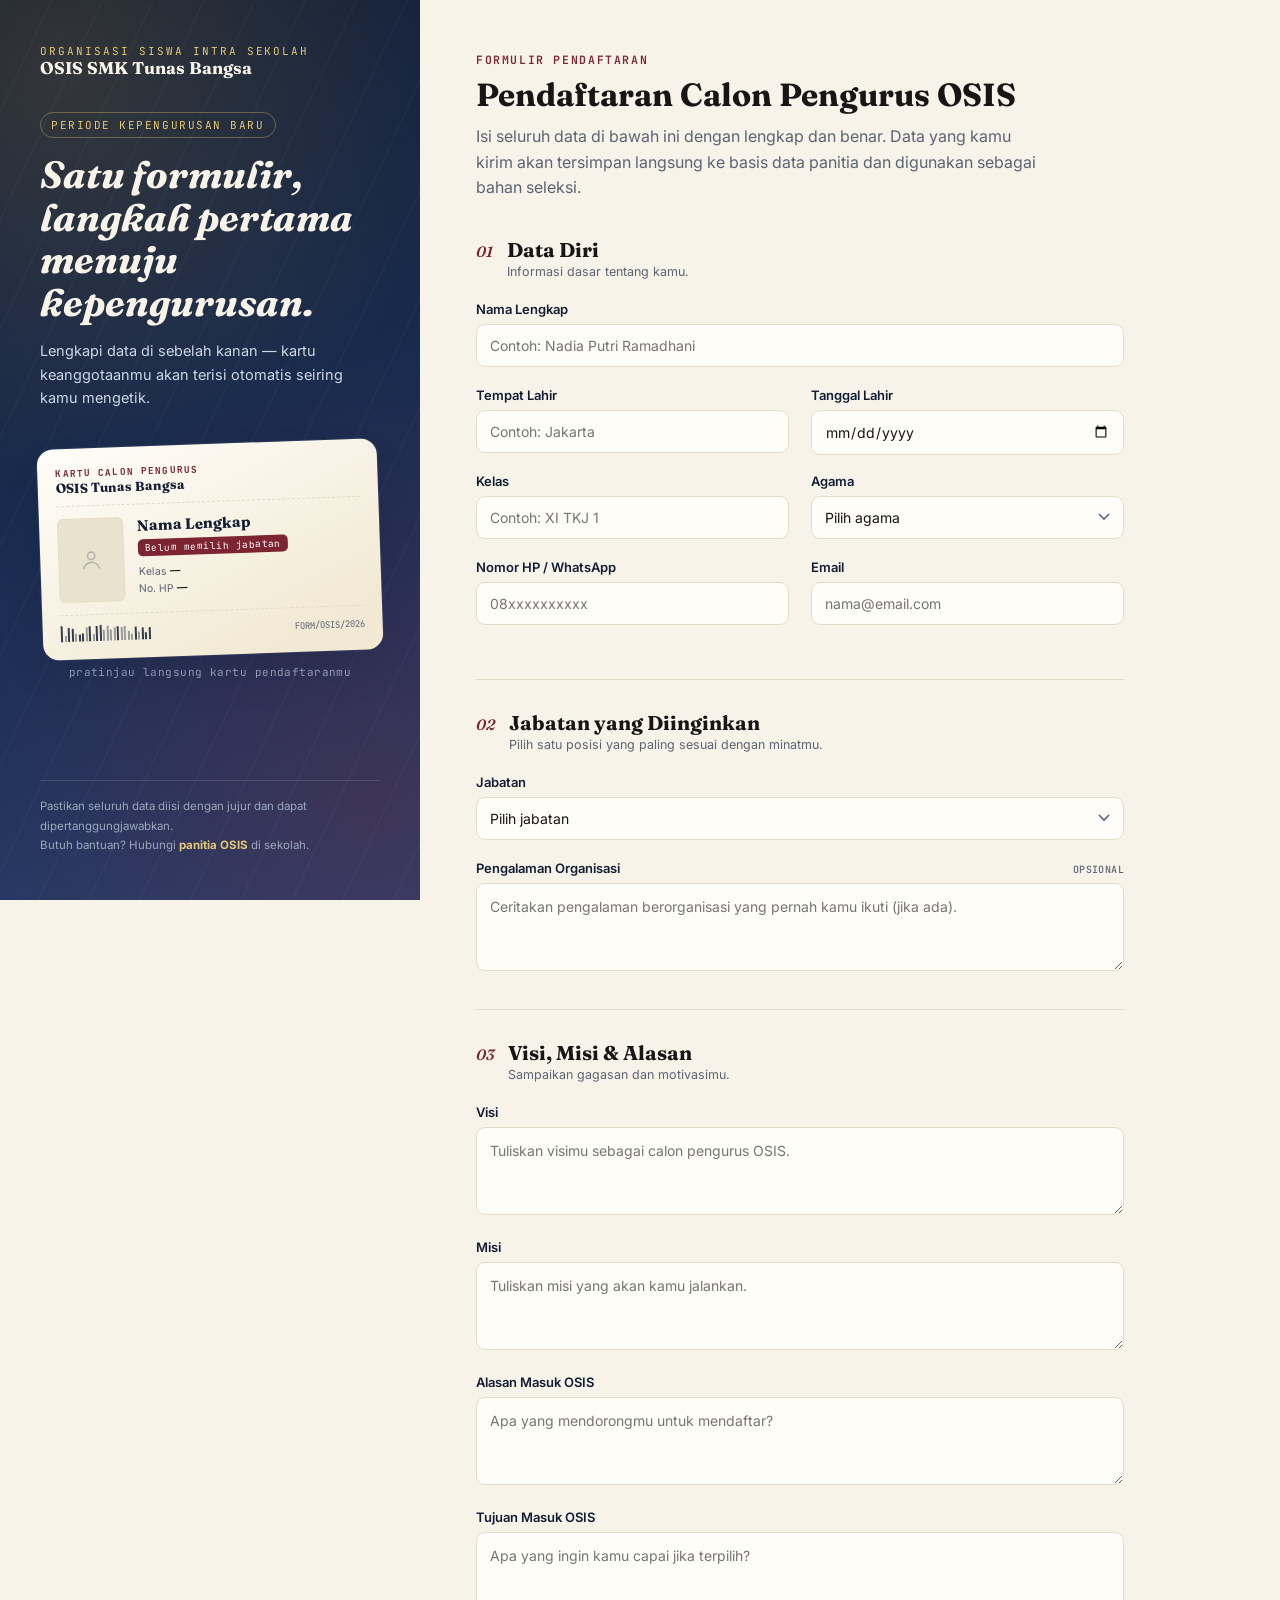
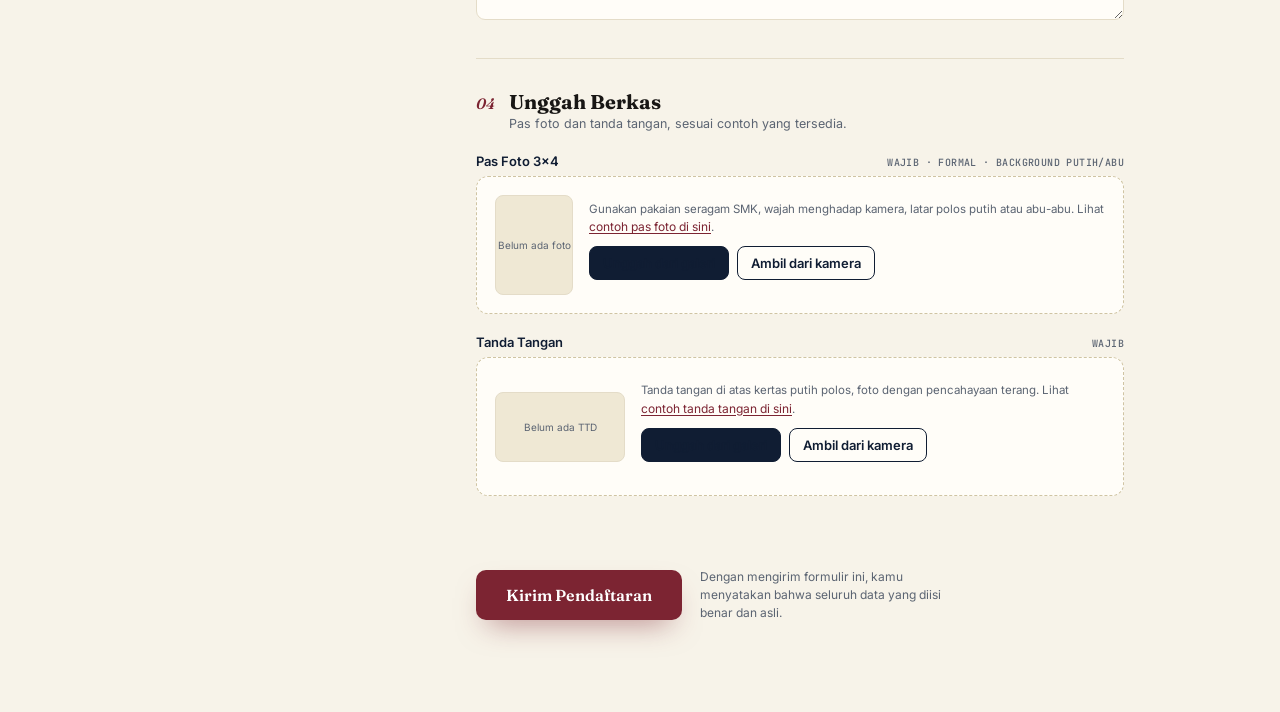
==== commit 6ebd4a44: "Update SCRIPT_URL to point to the live Google Apps Script" ====
--- a/daftar/index.html
+++ b/daftar/index.html
@@ -711,7 +711,7 @@
    GANTI URL DI BAWAH INI dengan URL Web App Google Apps Script kamu
    (lihat file Code.gs / README.md untuk cara deploy)
    ==================================================================== */
-const SCRIPT_URL = "GANTI_DENGAN_URL_WEB_APP_APPS_SCRIPT";
+const SCRIPT_URL = "https://script.google.com/macros/s/AKfycbzKRQFCsdZ8D8NJUECYX4QIDsp09UscEXTUV8K19bDTYpV-_8Q_rqubDpZPmLPlLBDz/exec";
 
 /* ---------- live id card preview ---------- */
 const el = id => document.getElementById(id);
